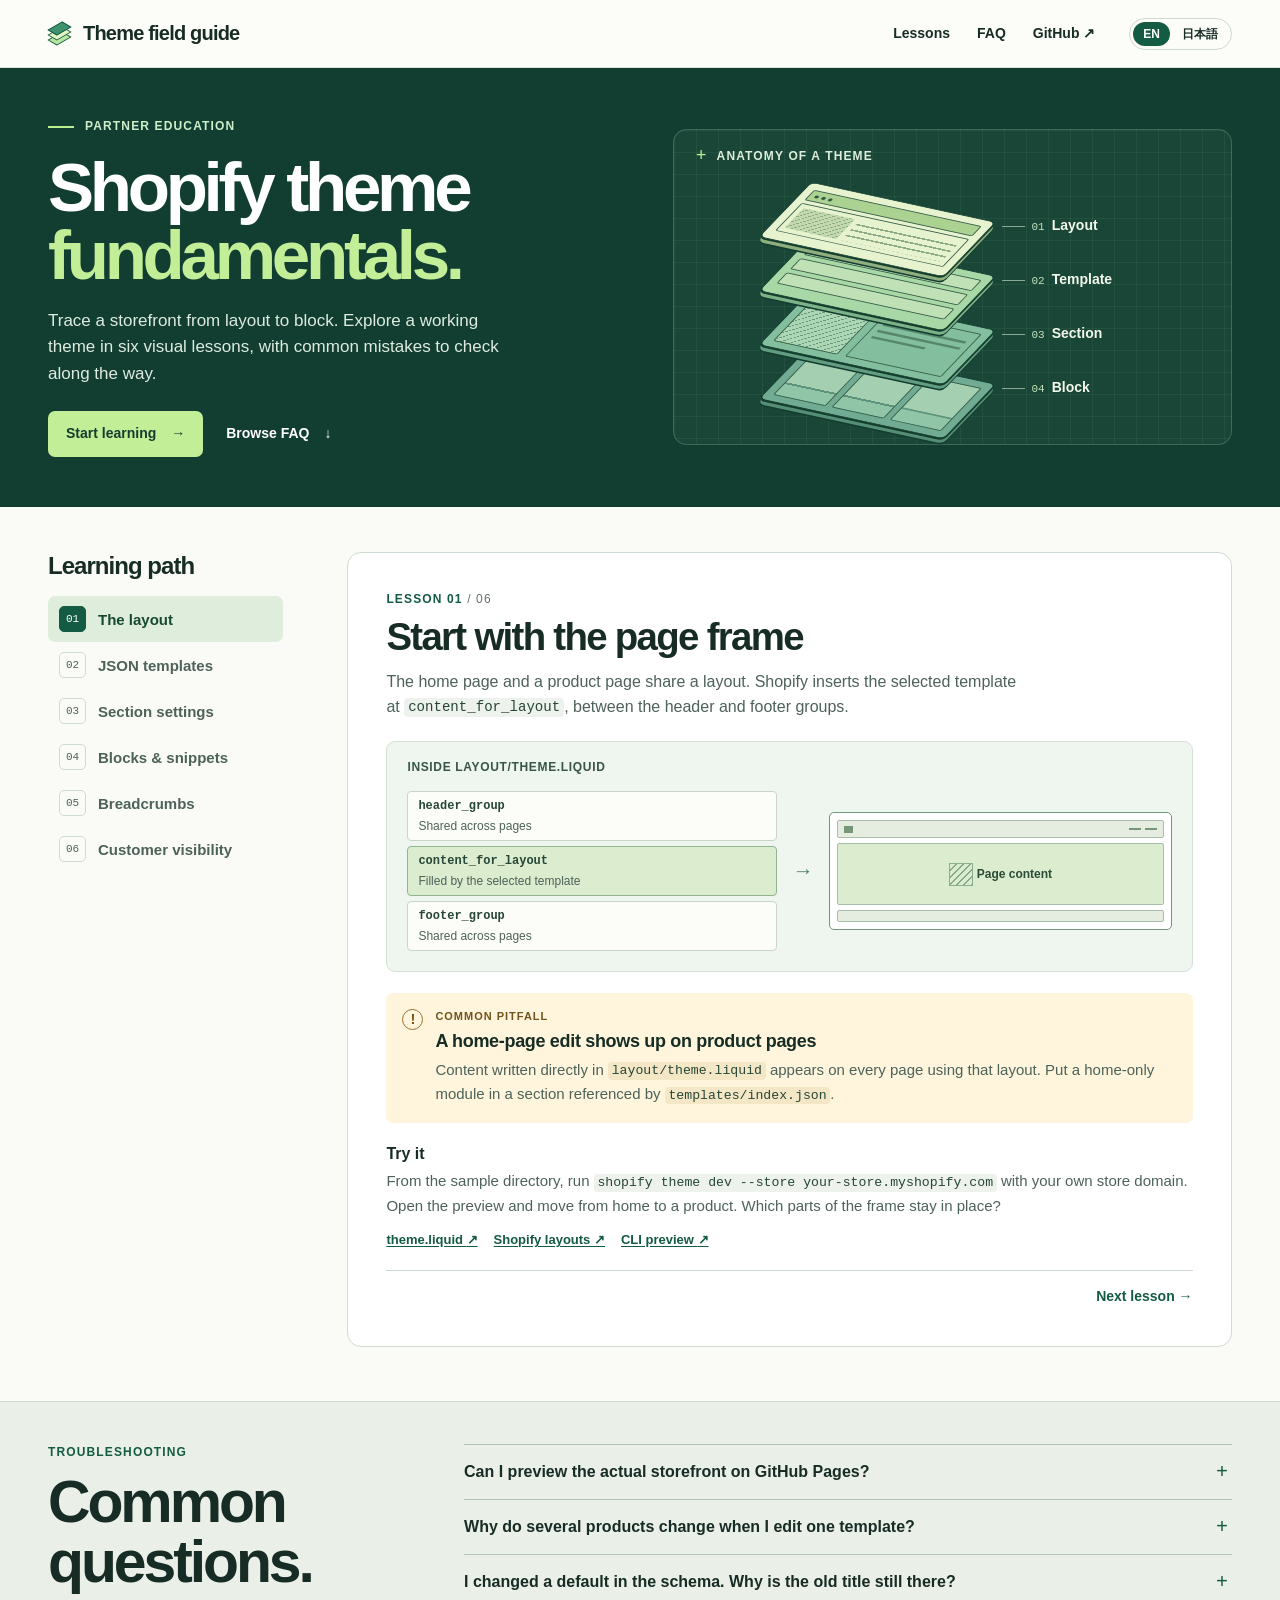
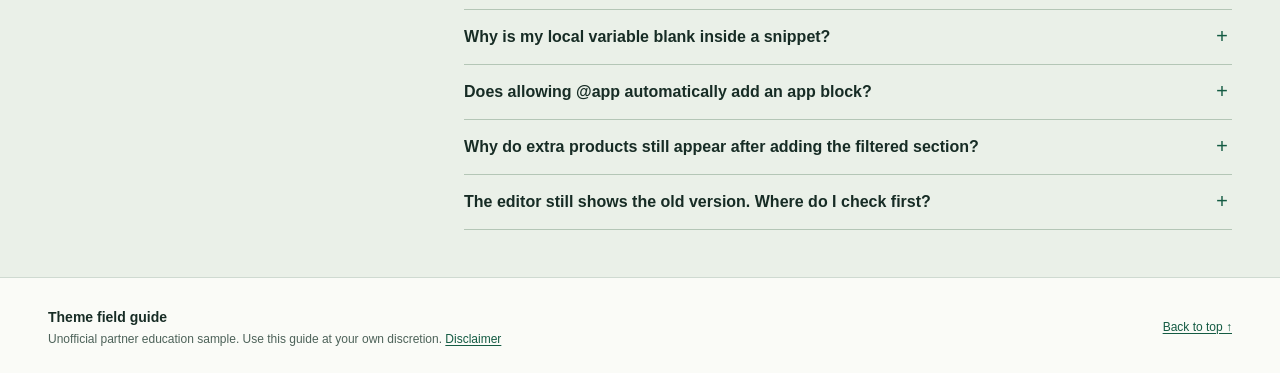
==== index.html @ 6a68da83 "Publish a bilingual visual field guide to Shopify themes" ====
<!doctype html>
<html lang="en">
  <head>
    <meta charset="utf-8" />
    <meta name="viewport" content="width=device-width, initial-scale=1" />
    <title>Shopify theme fundamentals | Theme field guide</title>
    <meta
      name="description"
      content="Learn how a Shopify theme fits together. Follow six lessons through a working sample, test your assumptions, and diagnose common mistakes."
    />
    <link rel="canonical" href="https://benzookapi.github.io/shopify-barebone-theme-sample/" />
    <link rel="alternate" hreflang="en" href="https://benzookapi.github.io/shopify-barebone-theme-sample/" />
    <link
      rel="alternate"
      hreflang="ja"
      href="https://benzookapi.github.io/shopify-barebone-theme-sample/ja/"
    />
    <link rel="icon" href="data:," />
    <link rel="stylesheet" href="./docs/theme-guide.css" />
    <script defer src="./docs/theme-guide.js"></script>
  </head>
  <body id="top">
    <a class="skip" href="#lessons">Skip to lessons</a>
    <header class="mast">
      <div class="wrap mast-inner">
        <a href="#top" class="brand"
          ><span class="brand-mark" aria-hidden="true"><i></i><i></i><i></i></span>Theme field guide</a
        >
        <nav class="top-nav" aria-label="Guide navigation">
          <a href="#lessons">Lessons</a><a href="#faq">FAQ</a>
          <a href="https://github.com/benzookapi/shopify-barebone-theme-sample"
            >GitHub <span aria-hidden="true">↗</span></a
          >
        </nav>
        <nav class="languages" aria-label="Language">
          <a href="./" lang="en" hreflang="en" aria-current="page">EN</a>
          <a href="ja/" lang="ja" hreflang="ja">日本語</a>
        </nav>
      </div>
    </header>
    <main>
      <section class="hero" aria-labelledby="hero-title">
        <div class="wrap hero-inner">
          <div class="hero-copy">
            <p class="eyebrow"><span class="eyeline"></span>Partner education</p>
            <h1 id="hero-title">Shopify theme<br /><em>fundamentals.</em></h1>
            <p class="intro">
              Trace a storefront from layout to block. Explore a working theme in six visual lessons, with
              common mistakes to check along the way.
            </p>
            <div class="hero-actions">
              <a class="start" href="#layout">Start learning <span aria-hidden="true">→</span></a
              ><a class="quiet" href="#faq">Browse FAQ <span aria-hidden="true">↓</span></a>
            </div>
          </div>
          <figure class="blueprint">
            <figcaption><span class="cross" aria-hidden="true">+</span> Anatomy of a theme</figcaption>
            <div class="model">
              <div class="drawing" aria-hidden="true">
                <div class="plate plate-1">
                  <i class="pane-top"><b></b><b></b><b></b></i><i class="pane-window"><b></b><b></b></i>
                </div>
                <div class="plate plate-2">
                  <i class="pane-strip"></i><i class="pane-strip"></i><i class="pane-strip"></i>
                </div>
                <div class="plate plate-3">
                  <i class="pane-feature"></i><i class="pane-copy"><b></b><b></b><b></b></i>
                </div>
                <div class="plate plate-4">
                  <i class="pane-card"></i><i class="pane-card"></i><i class="pane-card"></i>
                </div>
              </div>
              <ol class="figure-labels">
                <li>
                  <a href="#layout"><span>01</span>Layout</a>
                </li>
                <li>
                  <a href="#templates"><span>02</span>Template</a>
                </li>
                <li>
                  <a href="#sections"><span>03</span>Section</a>
                </li>
                <li>
                  <a href="#blocks"><span>04</span>Block</a>
                </li>
              </ol>
            </div>
          </figure>
        </div>
      </section>
      <div class="wrap workspace" id="lessons">
        <aside class="syllabus">
          <h2>Learning path</h2>
          <nav aria-label="Learning path">
            <ol>
              <li>
                <a href="#layout"><span class="step-no">01</span><span>The layout</span></a>
              </li>
              <li>
                <a href="#templates"><span class="step-no">02</span><span>JSON templates</span></a>
              </li>
              <li>
                <a href="#sections"><span class="step-no">03</span><span>Section settings</span></a>
              </li>
              <li>
                <a href="#blocks"><span class="step-no">04</span><span>Blocks & snippets</span></a>
              </li>
              <li>
                <a href="#breadcrumbs"><span class="step-no">05</span><span>Breadcrumbs</span></a>
              </li>
              <li>
                <a href="#visibility"><span class="step-no">06</span><span>Customer visibility</span></a>
              </li>
            </ol>
          </nav>
        </aside>
        <div class="reader">
          <article class="lesson" id="layout" aria-labelledby="title-layout">
            <header class="lesson-head">
              <p class="kicker">Lesson 01 <span>/ 06</span></p>
              <h2 id="title-layout" tabindex="-1">Start with the page frame</h2>
              <p>
                The home page and a product page share a layout. Shopify inserts the selected template at
                <code>content_for_layout</code>, between the header and footer groups.
              </p>
            </header>
            <figure class="diagram">
              <figcaption>Inside layout/theme.liquid</figcaption>
              <div class="layout-figure">
                <div class="file-stack">
                  <div><code>header_group</code><small>Shared across pages</small></div>
                  <div class="active">
                    <code>content_for_layout</code><small>Filled by the selected template</small>
                  </div>
                  <div><code>footer_group</code><small>Shared across pages</small></div>
                </div>
                <span class="diagram-arrow" aria-hidden="true">→</span>
                <div class="store-wire">
                  <span class="wire-header"><i></i><b></b><b></b></span
                  ><span class="wire-body"><i></i><b>Page content</b></span
                  ><span class="wire-footer"></span>
                </div>
              </div>
            </figure>
            <div class="pitfall">
              <span class="signal" aria-hidden="true">!</span>
              <div>
                <p class="note-label">Common pitfall</p>
                <h3>A home-page edit shows up on product pages</h3>
                <p>
                  Content written directly in <code>layout/theme.liquid</code> appears on every page using
                  that layout. Put a home-only module in a section referenced by
                  <code>templates/index.json</code>.
                </p>
              </div>
            </div>
            <div class="exercise">
              <h3>Try it</h3>
              <p>
                From the sample directory, run
                <code>shopify theme dev --store your-store.myshopify.com</code> with your own store domain.
                Open the preview and move from home to a product. Which parts of the frame stay in place?
              </p>
            </div>
            <ul class="source-links">
              <li>
                <a
                  href="https://github.com/benzookapi/shopify-barebone-theme-sample/blob/main/layout/theme.liquid"
                  >theme.liquid <span aria-hidden="true">↗</span></a
                >
              </li>
              <li>
                <a href="https://shopify.dev/docs/storefronts/themes/architecture/layouts"
                  >Shopify layouts <span aria-hidden="true">↗</span></a
                >
              </li>
              <li>
                <a href="https://shopify.dev/docs/api/shopify-cli/theme/theme-dev"
                  >CLI preview <span aria-hidden="true">↗</span></a
                >
              </li>
            </ul>
            <nav class="pager" aria-label="Navigation for lesson 1">
              <a class="next" href="#templates">Next lesson <span aria-hidden="true">→</span></a>
            </nav>
          </article>

          <article class="lesson" id="templates" aria-labelledby="title-templates">
            <header class="lesson-head">
              <p class="kicker">Lesson 02 <span>/ 06</span></p>
              <h2 id="title-templates" tabindex="-1">Read a JSON template in display order</h2>
              <p>
                In <code>templates/index.json</code>, each entry in <code>sections</code> has an instance ID
                and a <code>type</code> naming its section file. The <code>order</code> array tells Shopify
                which instance comes first.
              </p>
            </header>
            <figure class="diagram">
              <figcaption>Change the order on the home page</figcaption>
              <div class="order-example">
                <div class="demo-code">
                  <span>templates/index.json · order</span>
                  <pre>[<br>  <b data-order-id>"my_home"</b>,<br>  <b data-order-id>"theme_block_examples"</b><br>]</pre>
                </div>
                <span class="diagram-arrow" aria-hidden="true">→</span>
                <div class="order-output">
                  <small>Storefront preview</small>
                  <ol class="order-list">
                    <li>Home section</li>
                    <li>Theme block examples</li>
                  </ol>
                </div>
              </div>
              <button type="button" class="swap" hidden>
                <span aria-hidden="true">⇅</span> Swap sections
              </button>
              <span class="sr-only" role="status" data-order-status></span>
            </figure>
            <div class="pitfall">
              <span class="signal" aria-hidden="true">!</span>
              <div>
                <p class="note-label">Common pitfall</p>
                <h3>The section name looks right, but the reference fails</h3>
                <p>
                  The instance <code>my_home</code> has type <code>home_page</code>. Use
                  <code>my_home</code> in <code>order</code> and follow the type to
                  <code>sections/home_page.liquid</code>.
                </p>
              </div>
            </div>
            <div class="exercise">
              <h3>Try it</h3>
              <p>
                Predict which section will move to the top when the order is reversed. Check the preview, then
                find both instance IDs in the home template.
              </p>
            </div>
            <ul class="source-links">
              <li>
                <a
                  href="https://github.com/benzookapi/shopify-barebone-theme-sample/blob/main/templates/index.json"
                  >templates/index.json <span aria-hidden="true">↗</span></a
                >
              </li>
              <li>
                <a href="https://shopify.dev/docs/storefronts/themes/architecture/templates/json-templates"
                  >JSON template reference <span aria-hidden="true">↗</span></a
                >
              </li>
            </ul>
            <nav class="pager" aria-label="Navigation for lesson 2">
              <a href="#layout"><span aria-hidden="true">←</span> Previous</a
              ><a class="next" href="#sections">Next lesson <span aria-hidden="true">→</span></a>
            </nav>
          </article>

          <article class="lesson" id="sections" aria-labelledby="title-sections">
            <header class="lesson-head">
              <p class="kicker">Lesson 03 <span>/ 06</span></p>
              <h2 id="title-sections" tabindex="-1">Find a section in the theme editor</h2>
              <p>
                A section combines storefront markup and an editor schema. In
                <code>home_theme_blocks.liquid</code>, the schema offers a preset, allows the home template
                (<code>index</code>), and limits the section to one instance.
              </p>
            </header>
            <figure class="diagram">
              <figcaption>How the editor decides what you can add</figcaption>
              <div class="flow">
                <div><code>presets</code><span>Offers a starting configuration</span></div>
                <div><code>enabled_on</code><span>Allows the current template or group</span></div>
                <div><code>limit</code><span>Caps instances in that template or group</span></div>
              </div>
            </figure>
            <div class="pitfall">
              <span class="signal" aria-hidden="true">!</span>
              <div>
                <p class="note-label">Common pitfall</p>
                <h3>The file exists, but “Add section” doesn’t offer it</h3>
                <p>
                  Check the preset, the template or section group you are editing, and the instance limit.
                  This sample already places the theme block examples section on the home page.
                </p>
              </div>
            </div>
            <div class="exercise">
              <h3>Try it</h3>
              <p>
                In the theme editor, open the existing theme block examples section on the home page and
                change its title. Compare the result with <code>section.settings.title</code> in the section
                file.
              </p>
            </div>
            <ul class="source-links">
              <li>
                <a
                  href="https://github.com/benzookapi/shopify-barebone-theme-sample/blob/main/sections/home_theme_blocks.liquid"
                  >home_theme_blocks.liquid <span aria-hidden="true">↗</span></a
                >
              </li>
              <li>
                <a href="https://shopify.dev/docs/storefronts/themes/architecture/sections/section-schema"
                  >Section schema <span aria-hidden="true">↗</span></a
                >
              </li>
            </ul>
            <nav class="pager" aria-label="Navigation for lesson 3">
              <a href="#templates"><span aria-hidden="true">←</span> Previous</a
              ><a class="next" href="#blocks">Next lesson <span aria-hidden="true">→</span></a>
            </nav>
          </article>

          <article class="lesson" id="blocks" aria-labelledby="title-blocks">
            <header class="lesson-head">
              <p class="kicker">Lesson 04 <span>/ 06</span></p>
              <h2 id="title-blocks" tabindex="-1">Choose a block or a snippet</h2>
              <p>
                Start with the editing experience. The sample shows a local block inside
                <code>home_page.liquid</code> and a reusable link card inside
                <code>home_theme_blocks.liquid</code>. Both sections also call the same title snippet.
              </p>
            </header>
            <figure class="diagram">
              <figcaption>Choose the component by who controls it</figcaption>
              <dl class="compare">
                <div>
                  <dt>Section block</dt>
                  <dd>
                    <code>my_type_3</code><span>The home section defines and renders its own URL block.</span>
                  </dd>
                </div>
                <div>
                  <dt>Theme block</dt>
                  <dd>
                    <code>blocks/link_card.liquid</code
                    ><span>A merchant can add the card to sections that accept it.</span>
                  </dd>
                </div>
                <div>
                  <dt>Snippet</dt>
                  <dd>
                    <code>snippets/section_title.liquid</code
                    ><span>Theme code calls this partial with the render tag.</span>
                  </dd>
                </div>
              </dl>
            </figure>
            <div class="pitfall">
              <span class="signal" aria-hidden="true">!</span>
              <div>
                <p class="note-label">Common pitfall</p>
                <h3>The card exists in blocks/, but never appears</h3>
                <p>
                  For the link card in this sample, the parent accepts <code>@theme</code> and renders
                  children with <code>content_for 'blocks'</code>. The template also needs a card instance,
                  which a merchant can add from the card’s preset.
                </p>
              </div>
            </div>
            <div class="exercise">
              <h3>Try it</h3>
              <p>
                On the home page, edit the label of one link card. The other card keeps its own label. Find
                both instances of <code>link_card</code> in <code>index.json</code>.
              </p>
            </div>
            <ul class="source-links">
              <li>
                <a
                  href="https://github.com/benzookapi/shopify-barebone-theme-sample/blob/main/blocks/link_card.liquid"
                  >link_card.liquid <span aria-hidden="true">↗</span></a
                >
              </li>
              <li>
                <a
                  href="https://github.com/benzookapi/shopify-barebone-theme-sample/blob/main/snippets/section_title.liquid"
                  >section_title.liquid <span aria-hidden="true">↗</span></a
                >
              </li>
              <li>
                <a href="https://shopify.dev/docs/storefronts/themes/architecture/blocks"
                  >Block types <span aria-hidden="true">↗</span></a
                >
              </li>
            </ul>
            <nav class="pager" aria-label="Navigation for lesson 4">
              <a href="#sections"><span aria-hidden="true">←</span> Previous</a
              ><a class="next" href="#breadcrumbs">Next lesson <span aria-hidden="true">→</span></a>
            </nav>
          </article>

          <article class="lesson" id="breadcrumbs" aria-labelledby="title-breadcrumbs">
            <header class="lesson-head">
              <p class="kicker">Lesson 05 <span>/ 06</span></p>
              <h2 id="title-breadcrumbs" tabindex="-1">Trace a breadcrumb back to its data</h2>
              <p>
                A product can belong to several collections. Add the Breadcrumbs section to the header group.
                On product pages the sample tries each source in order until it finds a usable trail.
              </p>
            </header>
            <figure class="diagram">
              <figcaption>How this sample finds a product’s ancestors</figcaption>
              <ol class="trail">
                <li><b>Taxonomy</b><span>Match category IDs to collection handles.</span></li>
                <li><b>Metafield</b><span>Read the collection handles in the product metafield.</span></li>
                <li><b>Navigation menu</b><span>Find the page in the configured menu.</span></li>
              </ol>
            </figure>
            <div class="pitfall">
              <span class="signal" aria-hidden="true">!</span>
              <div>
                <p class="note-label">Common pitfall</p>
                <h3>A product has a category, but the trail is shallow</h3>
                <p>
                  The taxonomy path needs at least one collection handle matching a category ID. With no
                  match, the snippet tries <code>custom.breadcrumb_collections</code>, then the menu. If
                  neither supplies ancestors, the trail ends at Home › page title.
                </p>
              </div>
            </div>
            <div class="exercise">
              <h3>Try it</h3>
              <p>
                Choose a product with a category. Compare the category ID with its collection handle, then
                check which source supplied the first clickable ancestor. On the home page this section
                intentionally renders nothing.
              </p>
            </div>
            <ul class="source-links">
              <li>
                <a
                  href="https://github.com/benzookapi/shopify-barebone-theme-sample/blob/main/docs/breadcrumbs.md"
                  >Breadcrumb setup guide <span aria-hidden="true">↗</span></a
                >
              </li>
              <li>
                <a
                  href="https://github.com/benzookapi/shopify-barebone-theme-sample/blob/main/snippets/breadcrumbs.liquid"
                  >breadcrumbs.liquid <span aria-hidden="true">↗</span></a
                >
              </li>
            </ul>
            <nav class="pager" aria-label="Navigation for lesson 5">
              <a href="#blocks"><span aria-hidden="true">←</span> Previous</a
              ><a class="next" href="#visibility">Next lesson <span aria-hidden="true">→</span></a>
            </nav>
          </article>

          <article class="lesson" id="visibility" aria-labelledby="title-visibility">
            <header class="lesson-head">
              <p class="kicker">Lesson 06 <span>/ 06</span></p>
              <h2 id="title-visibility" tabindex="-1">Check where a visibility rule applies</h2>
              <p>
                The optional filtered collection and search sections compare the customer’s
                <code>custom.access_code</code> with each product’s <code>custom.access_codes</code> list
                before rendering a card.
              </p>
            </header>
            <figure class="diagram">
              <figcaption>One customer code, three listing outcomes</figcaption>
              <dl class="compare">
                <div>
                  <dt>Signed out</dt>
                  <dd>The section shows a sign-in link.</dd>
                </div>
                <div>
                  <dt>No customer code</dt>
                  <dd>The section shows a no-access message.</dd>
                </div>
                <div>
                  <dt>Customer code is group-a</dt>
                  <dd>Show a product card when its list of access codes contains <code>group-a</code>.</dd>
                </div>
              </dl>
            </figure>
            <div class="pitfall">
              <span class="signal" aria-hidden="true">!</span>
              <div>
                <p class="note-label">Common pitfall</p>
                <h3>A hidden card is mistaken for a purchase restriction</h3>
                <p>
                  The filter runs in those two listing sections. A direct product page has its own rendering
                  logic. A purchase restriction needs separate enforcement at cart and checkout, outside this
                  theme sample.
                </p>
              </div>
            </div>
            <div class="exercise">
              <h3>Try it</h3>
              <p>
                In a development theme, replace the default collection listing with the filtered section.
                Compare a signed-out visit with a customer whose code matches a product, then check the same
                product’s own page.
              </p>
            </div>
            <ul class="source-links">
              <li>
                <a
                  href="https://github.com/benzookapi/shopify-barebone-theme-sample/blob/main/docs/customer-filtered-storefront.md"
                  >Customer filtering guide <span aria-hidden="true">↗</span></a
                >
              </li>
              <li>
                <a href="https://shopify.dev/docs/api/functions/latest/cart-and-checkout-validation"
                  >Checkout validation <span aria-hidden="true">↗</span></a
                >
              </li>
            </ul>
            <nav class="pager" aria-label="Navigation for lesson 6">
              <a href="#breadcrumbs"><span aria-hidden="true">←</span> Previous</a
              ><a class="next" href="#faq">Continue to FAQ <span aria-hidden="true">→</span></a>
            </nav>
          </article>
        </div>
      </div>
      <section class="faq-band" id="faq" aria-labelledby="faq-title">
        <div class="wrap faq-grid">
          <header>
            <p class="kicker">Troubleshooting</p>
            <h2 id="faq-title">Common <br />questions.</h2>
          </header>
          <div class="questions">
            <details id="faq-preview">
              <summary>Can I preview the actual storefront on GitHub Pages?</summary>
              <div>
                <p>
                  Pages serves this guide and its diagrams. To render Liquid with store data, run
                  <code>shopify theme dev</code> from the sample directory and open the CLI preview URL. For
                  an installed theme you can revisit later, use <code>shopify theme push --unpublished</code>.
                </p>
                <a
                  href="https://github.com/benzookapi/shopify-barebone-theme-sample/blob/main/README.md#how-to-run"
                  >Preview setup <span aria-hidden="true">↗</span></a
                >
              </div>
            </details>
            <details id="faq-template">
              <summary>Why do several products change when I edit one template?</summary>
              <div>
                <p>
                  Products assigned to the same template share its section configuration. For a different
                  structure, create an alternate such as <code>product.featured.json</code> and assign it to
                  the intended product. For a different value in the same structure, connect a compatible
                  setting to a product metafield using a dynamic source.
                </p>
                <a href="https://shopify.dev/docs/storefronts/themes/architecture/settings/dynamic-sources"
                  >Dynamic sources <span aria-hidden="true">↗</span></a
                >
              </div>
            </details>
            <details id="faq-settings">
              <summary>I changed a default in the schema. Why is the old title still there?</summary>
              <div>
                <p>
                  An existing section can have a saved value. For example, the home template already sets the
                  title for <code>theme_block_examples</code>. Inspect that instance in the theme editor and
                  change its saved title.
                </p>
                <a
                  href="https://github.com/benzookapi/shopify-barebone-theme-sample/blob/main/templates/index.json"
                  >Home template <span aria-hidden="true">↗</span></a
                >
              </div>
            </details>
            <details id="faq-snippet">
              <summary>Why is my local variable blank inside a snippet?</summary>
              <div>
                <p>
                  The <code>render</code> tag gives the snippet its own local scope. Pass a variable as a
                  named argument. The breadcrumb section does this with
                  <code>menu_handle: section.settings.menu_handle</code>.
                </p>
                <a
                  href="https://github.com/benzookapi/shopify-barebone-theme-sample/blob/main/sections/breadcrumbs.liquid"
                  >See the render call <span aria-hidden="true">↗</span></a
                >
              </div>
            </details>
            <details id="faq-app-block">
              <summary>Does allowing @app automatically add an app block?</summary>
              <div>
                <p>
                  The schema makes a section eligible to host app blocks. A compatible installed app must
                  supply the block, and the merchant adds it in the theme editor. The home theme block section
                  renders its children at <code>content_for 'blocks'</code>.
                </p>
                <a href="https://shopify.dev/docs/storefronts/themes/architecture/blocks/app-blocks"
                  >App blocks <span aria-hidden="true">↗</span></a
                >
              </div>
            </details>
            <details id="faq-listing">
              <summary>Why do extra products still appear after adding the filtered section?</summary>
              <div>
                <p>
                  The default collection and search templates already contain standard listing sections. If
                  both a standard and a filtered section are present, each renders its own results. Inspect
                  the template in the theme editor and remove or hide the standard listing for this exercise.
                </p>
                <a
                  href="https://github.com/benzookapi/shopify-barebone-theme-sample/blob/main/docs/customer-filtered-storefront.md"
                  >Filtered storefront setup <span aria-hidden="true">↗</span></a
                >
              </div>
            </details>
            <details id="faq-sync">
              <summary>The editor still shows the old version. Where do I check first?</summary>
              <div>
                <p>
                  Check the store and theme in the CLI output and open the editor URL for that development
                  theme. Look for sync or schema errors. If the correct preview remains stale after a
                  successful sync, restart <code>shopify theme dev</code> and use the URL it prints.
                </p>
                <a
                  href="https://github.com/benzookapi/shopify-barebone-theme-sample/blob/main/README.md#trouble-shooting"
                  >Troubleshooting in the README <span aria-hidden="true">↗</span></a
                >
              </div>
            </details>
          </div>
        </div>
      </section>
    </main>
    <footer class="wrap site-footer">
      <div>
        <strong>Theme field guide</strong>
        <p>
          Unofficial partner education sample. Use this guide at your own discretion.
          <a href="https://github.com/benzookapi/shopify-barebone-theme-sample/blob/main/README.md#disclaimer"
            >Disclaimer</a
          >
        </p>
      </div>
      <a href="#top">Back to top ↑</a>
    </footer>
  </body>
</html>
---- docs/theme-guide.css ----
:root {
  color-scheme: light;
  --ink: #172c25;
  --muted: #4d6259;
  --green: #145b43;
  --line: #cfdad1;
  --soft: #eff5ef;
  --cream: #fafbf7;
  --mono: ui-monospace, "SFMono-Regular", Consolas, monospace;
  font-family: "Inter Tight", Inter, -apple-system, BlinkMacSystemFont, "Segoe UI", sans-serif;
  color: var(--ink);
  background: var(--cream);
}
html[lang="ja"], .languages a[lang="ja"] { font-family: "Noto Sans JP", "Hiragino Kaku Gothic ProN", "Yu Gothic", sans-serif; }
* { box-sizing: border-box; }
body, figure, ol, ul, dl, dd, p, h1, h2, h3, pre { margin: 0; }
body { font-size: 16px; line-height: 1.55; }
a { color: var(--green); text-underline-offset: .19em; }
a:hover { text-decoration-thickness: 2px; }
a:focus-visible, summary:focus-visible, button:focus-visible {
  outline: 3px solid #2b77b1;
  outline-offset: 4px;
}
button { font: inherit; cursor: pointer; }
[hidden] { display: none !important; }
.wrap { width: min(1184px, calc(100% - 80px)); margin-inline: auto; }
.skip, .sr-only {
  position: absolute; width: 1px; height: 1px; padding: 0;
  overflow: hidden; clip-path: inset(50%); white-space: nowrap;
}
.skip:focus { top: 8px; left: 12px; z-index: 9; width: auto; height: auto; padding: .6em 1em; background: white; clip-path: none; }
.mast { background: #fcfdf9; border-bottom: 1px solid #e0e6de; }
.mast-inner, .brand, .top-nav, .languages, .hero-actions { display: flex; align-items: center; }
.mast-inner { min-height: 67px; gap: 34px; }
.brand, .top-nav a, .languages a { color: var(--ink); text-decoration: none; }
.brand { gap: 12px; font-size: 20px; font-weight: 750; letter-spacing: -.04em; white-space: nowrap; }
.brand-mark { display: inline-block; width: 23px; height: 27px; position: relative; }
.brand-mark i { position: absolute; left: 3px; width: 17px; height: 13px; transform: rotate(-30deg) skewX(30deg) scaleY(.72); border: 1.5px solid #14533c; background: #b5e7a2; }
.brand-mark i:nth-child(1) { top: 12px; }
.brand-mark i:nth-child(2) { top: 7px; background: #e2f7c6; }
.brand-mark i:nth-child(3) { top: 2px; background: #3f926d; }
.top-nav { gap: 27px; margin-left: auto; font-size: 14px; font-weight: 600; }
.top-nav a:hover, .brand:hover { color: var(--green); text-decoration: underline; }
.languages { gap: 2px; padding: 3px; border: 1px solid var(--line); border-radius: 24px; line-height: 1.5; }
.languages a { padding: 3px 10px; font-size: 12px; font-weight: 700; border-radius: 18px; }
.languages a[aria-current], .languages a:hover { color: white; background: var(--green); }
.hero { background: #123e32; color: white; overflow: hidden; }
.hero-inner { display: grid; grid-template-columns: 1fr .97fr; align-items: center; gap: 48px; padding-block: 50px; }
.eyebrow, .kicker, .note-label, .diagram figcaption, .blueprint figcaption {
  font-size: 12px; font-weight: 720; line-height: 1.45; letter-spacing: .095em; text-transform: uppercase;
}
.eyebrow { display: flex; align-items: center; gap: 11px; color: #cfefcb; margin-bottom: 19px; }
.eyeline { width: 26px; height: 2px; background: #bbef8e; }
.hero h1 { font-size: clamp(47px, 5.4vw, 78px); letter-spacing: -.062em; line-height: .98; font-weight: 720; }
.hero h1 em { font-style: normal; color: #c2ee98; }
html[lang="ja"] .hero h1 { font-size: clamp(41px, 4.6vw, 66px); line-height: 1.18; letter-spacing: -.045em; }
.intro { max-width: 49ch; margin-top: 18px; color: #deebe0; font-size: 17px; line-height: 1.55; }
html[lang="ja"] .intro { line-height: 1.8; }
.hero-actions { flex-wrap: wrap; gap: 23px; margin-top: 24px; font-size: 14px; font-weight: 700; }
.start, .quiet { display: inline-flex; align-items: center; gap: 15px; text-decoration: none; }
.start { background: #c2ee98; color: #153d2e; padding: 12px 18px; border-radius: 7px; }
.start:hover { background: #d9ffb5; }
.quiet { color: white; }
.quiet:hover { text-decoration: underline; }
.hero a:focus-visible { outline-color: #d4f6ab; }
.blueprint {
  background-color: #194637;
  background-image: linear-gradient(#b8dfb410 1px, transparent 1px), linear-gradient(90deg, #b8dfb410 1px, transparent 1px);
  background-size: 22px 22px;
  border: 1px solid #ffffff2c; border-radius: 14px; padding: 17px 22px 14px;
}
.blueprint figcaption { display: flex; align-items: center; gap: 9px; color: #deeedb; }
.cross { font: 18px/1 var(--mono); color: #bbef8e; }
.model { position: relative; max-width: 440px; height: 265px; margin: auto; }
.drawing { position: absolute; width: 63%; height: 100%; top: 0; left: 0; }
.plate {
  position: absolute; left: 18%; width: 69%; height: 81px; padding: 8px; border: 1.5px solid #103c2d;
  transform: matrix(.97, .21, -.65, .68, 0, 0); border-radius: 6px;
  box-shadow: 1px 2px 0 #143d2d, 2px 4px 0 var(--edge), 3px 6px 0 var(--edge), 4px 8px 0 #123d2f;
}
.plate-1 { --edge: #8faf7e; z-index: 4; top: 24px; background: #e7f3cf; }
.plate-2 { --edge: #7cb287; z-index: 3; top: 78px; background: #a8d8a6; }
.plate-3 { --edge: #619d81; z-index: 2; top: 132px; background: #83bf9e; display: flex; gap: 8px; }
.plate-4 { --edge: #548e76; z-index: 1; top: 186px; background: #71ab93; display: flex; gap: 6px; }
.pane-top, .pane-window, .pane-strip, .pane-feature, .pane-copy, .pane-card { border: 1.5px solid #365e49; border-radius: 2px; }
.pane-top { display: flex; align-items: center; gap: 3px; padding-left: 5px; height: 15px; background: #acd292; }
.pane-top b { width: 4px; height: 4px; border-radius: 50%; background: #315944; }
.pane-window { display: flex; padding: 5px; gap: 5px; height: 41px; margin-top: 4px; }
.pane-window b:first-child { width: 33%; background: repeating-linear-gradient(135deg,#c4d8ae 0 4px,#8bad87 4px 5px); }
.pane-window b:last-child { flex: 1; background: repeating-linear-gradient(0deg,transparent 0 6px,#8eac87 6px 8px); }
.pane-strip { display: block; height: 16px; margin-bottom: 5px; background: #c0e1b6; }
.pane-feature { width: 38%; background: repeating-linear-gradient(135deg,#add6b5 0 5px,#689a80 5px 6px); }
.pane-copy { flex: 1; padding: 6px; }
.pane-copy b { display: block; height: 3px; margin-top: 6px; background: #56866c; }
.pane-copy b:last-child { width: 65%; }
.pane-card { flex: 1; background: linear-gradient(0deg,#91c5a8 0 25%,#5d927c 25% 29%,#a4cfb1 29%); }
.figure-labels { list-style: none; position: absolute; left: 68%; top: 34px; right: 0; padding: 0; }
.figure-labels li { height: 54px; display: flex; align-items: center; position: relative; }
.figure-labels li::before { content: ''; width: 23px; border-top: 1px solid #8ba996; position: absolute; left: -30px; }
.figure-labels a { color: #f2f9ec; text-decoration: none; font-size: 14px; font-weight: 650; white-space: nowrap; }
.figure-labels a:hover { text-decoration: underline; }
.figure-labels a span { font: 11px var(--mono); color: #c4e1bc; margin-right: 7px; }
.workspace { padding-block: 45px 54px; display: grid; grid-template-columns: 235px minmax(0,1fr); gap: clamp(28px,5vw,76px); align-items: start; }
#lessons, .lesson, #faq, details[id] { scroll-margin-top: 18px; }
.syllabus { position: sticky; top: 22px; }
.syllabus h2 { font-size: 24px; line-height: 1.2; letter-spacing: -.04em; margin: 0 0 16px; }
.syllabus ol { list-style: none; padding: 0; }
.syllabus a { display: flex; align-items: center; gap: 12px; padding: 10px 11px; border-radius: 7px; text-decoration: none; color: var(--muted); font-size: 15px; font-weight: 600; }
.step-no { display: inline-grid; place-items: center; width: 27px; height: 26px; border: 1px solid var(--line); border-radius: 5px; font: 11px var(--mono); }
.syllabus a:hover { background: #eaf0e8; color: var(--ink); }
.syllabus a[aria-current] { background: #dfeddc; color: #174931; }
.syllabus a[aria-current] .step-no { color: white; border-color: var(--green); background: var(--green); }
.reader { min-width: 0; }
.lesson { background: white; padding: clamp(20px, 3vw, 39px); border: 1px solid var(--line); border-radius: 14px; }
.lesson + .lesson { margin-top: 24px; }
.reader[data-enhanced] .lesson { margin: 0; }
.kicker { color: var(--green); }
.kicker span { font-weight: 500; color: #617269; }
.lesson h2 { font-size: clamp(28px,3vw,41px); margin: 7px 0 10px; letter-spacing: -.044em; line-height: 1.16; }
.lesson h2:focus:not(:focus-visible) { outline: none; }
.lesson-head > p:last-child, .pitfall p:last-child, .exercise p, .questions p { color: var(--muted); }
.lesson-head > p:last-child { max-width: 72ch; }
html[lang="ja"] .lesson, html[lang="ja"] .questions { line-height: 1.85; }
html[lang="ja"] .lesson h2 { line-height: 1.45; letter-spacing: -.025em; }
code { font-family: var(--mono); background: #eef2ed; color: #264637; padding: .1em .28em; border-radius: 4px; font-size: .88em; overflow-wrap: anywhere; }
.diagram { background: var(--soft); border: 1px solid #d6e1d5; border-radius: 9px; padding: 17px 20px 20px; margin: 21px 0; }
.diagram figcaption { color: #385547; margin-bottom: 15px; letter-spacing: .055em; }
.layout-figure, .order-example { display: grid; grid-template-columns: minmax(0,1.08fr) 24px minmax(0,1fr); gap: 14px; align-items: center; }
.file-stack { display: grid; gap: 5px; }
.file-stack > div { display: grid; gap: 1px; background: #fcfdf9; border: 1px solid #c8d6c9; border-radius: 4px; padding: 5px 10px; }
.file-stack > div.active { background: #dceccf; border-color: #91b68e; }
.file-stack code, .flow code, .compare code { background: transparent; padding: 0; }
.file-stack code { font-size: 12px; font-weight: 650; }
.file-stack small, .order-output small { color: var(--muted); font-size: 12px; }
.diagram-arrow { text-align: center; color: #548268; font-size: 21px; }
.store-wire { padding: 7px; background: #fff; border: 1.5px solid #719780; border-radius: 5px; }
.wire-header, .wire-body, .wire-footer { display: flex; align-items: center; gap: 4px; border: 1px solid #a8beaa; border-radius: 2px; }
.wire-header { height: 18px; background: #e4eddf; padding: 4px 6px; }
.wire-header i { width: 9px; height: 7px; background: #789778; margin-right: auto; }
.wire-header b { width: 12px; height: 2px; background: #789778; }
.wire-body { margin: 5px 0; padding: 8px; min-height: 62px; color: #294c35; background: #dceccf; justify-content: center; flex-wrap: wrap; }
.wire-body i { width: 24px; height: 23px; background: repeating-linear-gradient(135deg,transparent 0 4px,#86a988 4px 5px); border: 1px solid #8daf91; }
.wire-body b { font-size: 12px; }
.wire-footer { background: #e4eddf; height: 12px; }
.order-example { grid-template-columns: minmax(0,1.15fr) 24px minmax(0,1fr); }
.demo-code { background: #254638; border: 1px solid #2a503e; border-radius: 5px; color: #eff7ee; padding: 10px 12px; }
.demo-code span, .demo-code pre { font: 12px/1.5 var(--mono); overflow-wrap: anywhere; white-space: pre-wrap; }
.demo-code span { color: #c6dbcc; }
.demo-code pre { margin-top: 5px; }
.demo-code b { color: #d0ecb5; font-weight: 500; }
.order-list { list-style: decimal inside; padding: 0; margin-top: 6px; }
.order-list li { background: white; border: 1px solid #b8ccba; border-radius: 4px; margin-top: 4px; padding: 5px 8px; font-size: 13px; }
.swap { padding: 6px 12px; background: white; border: 1px solid #8cac97; border-radius: 5px; color: var(--green); font-size: 13px; font-weight: 650; margin-top: 14px; }
.swap:hover { background: #dcecd7; }
.flow, .trail { display: grid; grid-template-columns: repeat(3,minmax(0,1fr)); gap: 13px; }
.flow > div, .trail li { background: #fcfdf9; border: 1px solid #c3d4c4; border-radius: 5px; padding: 10px 12px; }
.flow code, .trail b { display: block; font-weight: 700; font-size: 14px; }
.flow span, .trail span, .compare span { display: block; font-size: 13px; color: var(--muted); margin-top: 3px; }
.trail { list-style: none; padding: 0; counter-reset: source; }
.trail li { counter-increment: source; }
.trail li::before { content: counter(source, decimal-leading-zero); color: var(--green); font: 11px var(--mono); }
.compare > div { display: grid; grid-template-columns: minmax(110px,.7fr) minmax(0,1.4fr); padding: 9px 0; gap: 12px; border-bottom: 1px solid #cbd8cb; font-size: 14px; }
.compare > div:first-child { padding-top: 0; }
.compare > div:last-child { border: 0; padding-bottom: 0; }
.compare dt { font-weight: 700; }
.pitfall { display: flex; gap: 12px; background: #fff5dc; padding: 16px; border-radius: 7px; }
.signal { flex: none; display: grid; place-items: center; width: 21px; height: 21px; color: #77490a; font: bold 14px/1 var(--mono); border: 1.5px solid #977030; border-radius: 50%; }
.note-label { color: #72531b; font-size: 11px; letter-spacing: .09em; }
.pitfall h3 { margin: 4px 0; font-size: 18px; line-height: 1.35; letter-spacing: -.018em; }
.pitfall p:last-child, .exercise p { font-size: 15px; }
.pitfall code { background: #f4e7c6; }
.exercise { margin-block: 19px 13px; }
.exercise h3 { font-size: 16px; margin-bottom: 3px; }
.source-links { display: flex; gap: 5px 16px; flex-wrap: wrap; padding: 0; list-style: none; font-size: 13px; }
.source-links a { overflow-wrap: anywhere; font-weight: 600; }
.pager { margin-top: 20px; padding-top: 15px; border-top: 1px solid var(--line); display: flex; justify-content: space-between; align-items: center; }
.pager a { font-size: 14px; font-weight: 650; text-decoration: none; }
.pager a:hover { text-decoration: underline; }
.pager .next { margin-left: auto; }
.faq-band { background: #eaf0e8; border-block: 1px solid var(--line); }
.faq-grid { padding-block: 42px 47px; display: grid; gap: 6%; grid-template-columns: minmax(0,.62fr) minmax(0,1.38fr); }
.faq-grid header h2 { font-size: clamp(38px,4.6vw,61px); line-height: 1.03; letter-spacing: -.052em; margin-top: 10px; }
html[lang="ja"] .faq-grid header h2 { line-height: 1.2; }
.questions { border-top: 1px solid #b4c6b6; }
.questions details { border-bottom: 1px solid #b4c6b6; }
.questions summary { font-weight: 650; padding: 15px 32px 15px 0; list-style: none; cursor: pointer; position: relative; line-height: 1.5; }
.questions summary::-webkit-details-marker { display: none; }
.questions summary::after { position: absolute; right: 4px; top: 15px; content: "+"; color: var(--green); font: 20px/1.3 var(--mono); }
.questions details[open] summary::after { content: "−"; }
.questions details > div { padding: 0 24px 17px 0; font-size: 15px; }
.questions details a { display: inline-block; margin-top: 8px; font-size: 13px; font-weight: 650; }
.site-footer { display: flex; gap: 20px; align-items: center; justify-content: space-between; padding-block: 27px; color: var(--muted); }
.site-footer strong { font-size: 14px; color: var(--ink); }
.site-footer p, .site-footer > a { font-size: 12px; }
.site-footer > a { flex-shrink: 0; }
@media (max-width: 960px) {
  .wrap { width: calc(100% - 48px); }
  .hero-inner { gap: 25px; }
  .blueprint { padding-inline: 13px; }
  .figure-labels { left: 65%; }
  .figure-labels li::before { width: 11px; left: -16px; }
  .workspace { grid-template-columns: 200px minmax(0,1fr); gap: 23px; }
}
@media (max-width: 740px) {
  .mast-inner { gap: 14px; flex-wrap: wrap; padding-block: 12px; }
  .brand { font-size: 18px; }
  .top-nav { gap: 16px; font-size: 13px; }
  .hero-inner { grid-template-columns: 1fr; padding-block: 31px; gap: 25px; }
  .blueprint { width: 100%; }
  .model { max-width: 390px; }
  .workspace, .faq-grid { grid-template-columns: 1fr; gap: 22px; padding-block: 30px; }
  .syllabus { position: static; }
  .syllabus ol { display: grid; grid-template-columns: repeat(2,minmax(0,1fr)); gap: 3px 6px; }
  .syllabus a { padding: 6px 7px; gap: 7px; font-size: 13px; }
  .syllabus h2 { font-size: 22px; margin-bottom: 10px; }
  .faq-grid header h2 br { display: none; }
}
@media (max-width: 510px) {
  .wrap { width: calc(100% - 32px); }
  .mast-inner { justify-content: space-between; gap: 8px; }
  .top-nav { width: 100%; order: 3; margin: 0; gap: 19px; }
  .eyebrow { margin-bottom: 14px; }
  .hero h1 { font-size: clamp(44px, 12.6vw, 56px); }
  .intro { font-size: 15px; }
  .hero-actions { margin-top: 18px; }
  .model { height: 215px; max-width: 335px; }
  .drawing { width: 62%; }
  .plate { height: 65px; padding: 5px; }
  .plate-1 { top: 18px; } .plate-2 { top: 61px; } .plate-3 { top: 104px; } .plate-4 { top: 147px; }
  .pane-top { height: 10px; } .pane-window { height: 36px; } .pane-strip { height: 12px; }
  .figure-labels { top: 25px; left: 65%; }
  .figure-labels li { height: 43px; }
  .figure-labels a { font-size: 12px; }
  .figure-labels a span { font-size: 10px; margin-right: 4px; }
  .lesson { padding: 17px; }
  .diagram { padding: 13px; }
  .layout-figure, .order-example { grid-template-columns: 1fr; gap: 8px; }
  .diagram-arrow { line-height: 1; transform: rotate(90deg); }
  .flow, .trail { grid-template-columns: 1fr; gap: 5px; }
  .trail li::before { float: left; margin: 5px 10px 0 0; }
  .compare > div { grid-template-columns: 1fr; gap: 3px; }
  .site-footer { align-items: flex-start; }
}
@media print {
  .hero, .mast, .syllabus, .pager, .hero-actions, .swap, .site-footer > a { display: none !important; }
  .workspace, .faq-grid { display: block; }
  .wrap { width: 100%; }
  .reader .lesson[hidden] { display: block !important; }
  .lesson { break-inside: avoid; margin-bottom: 1em !important; }
}
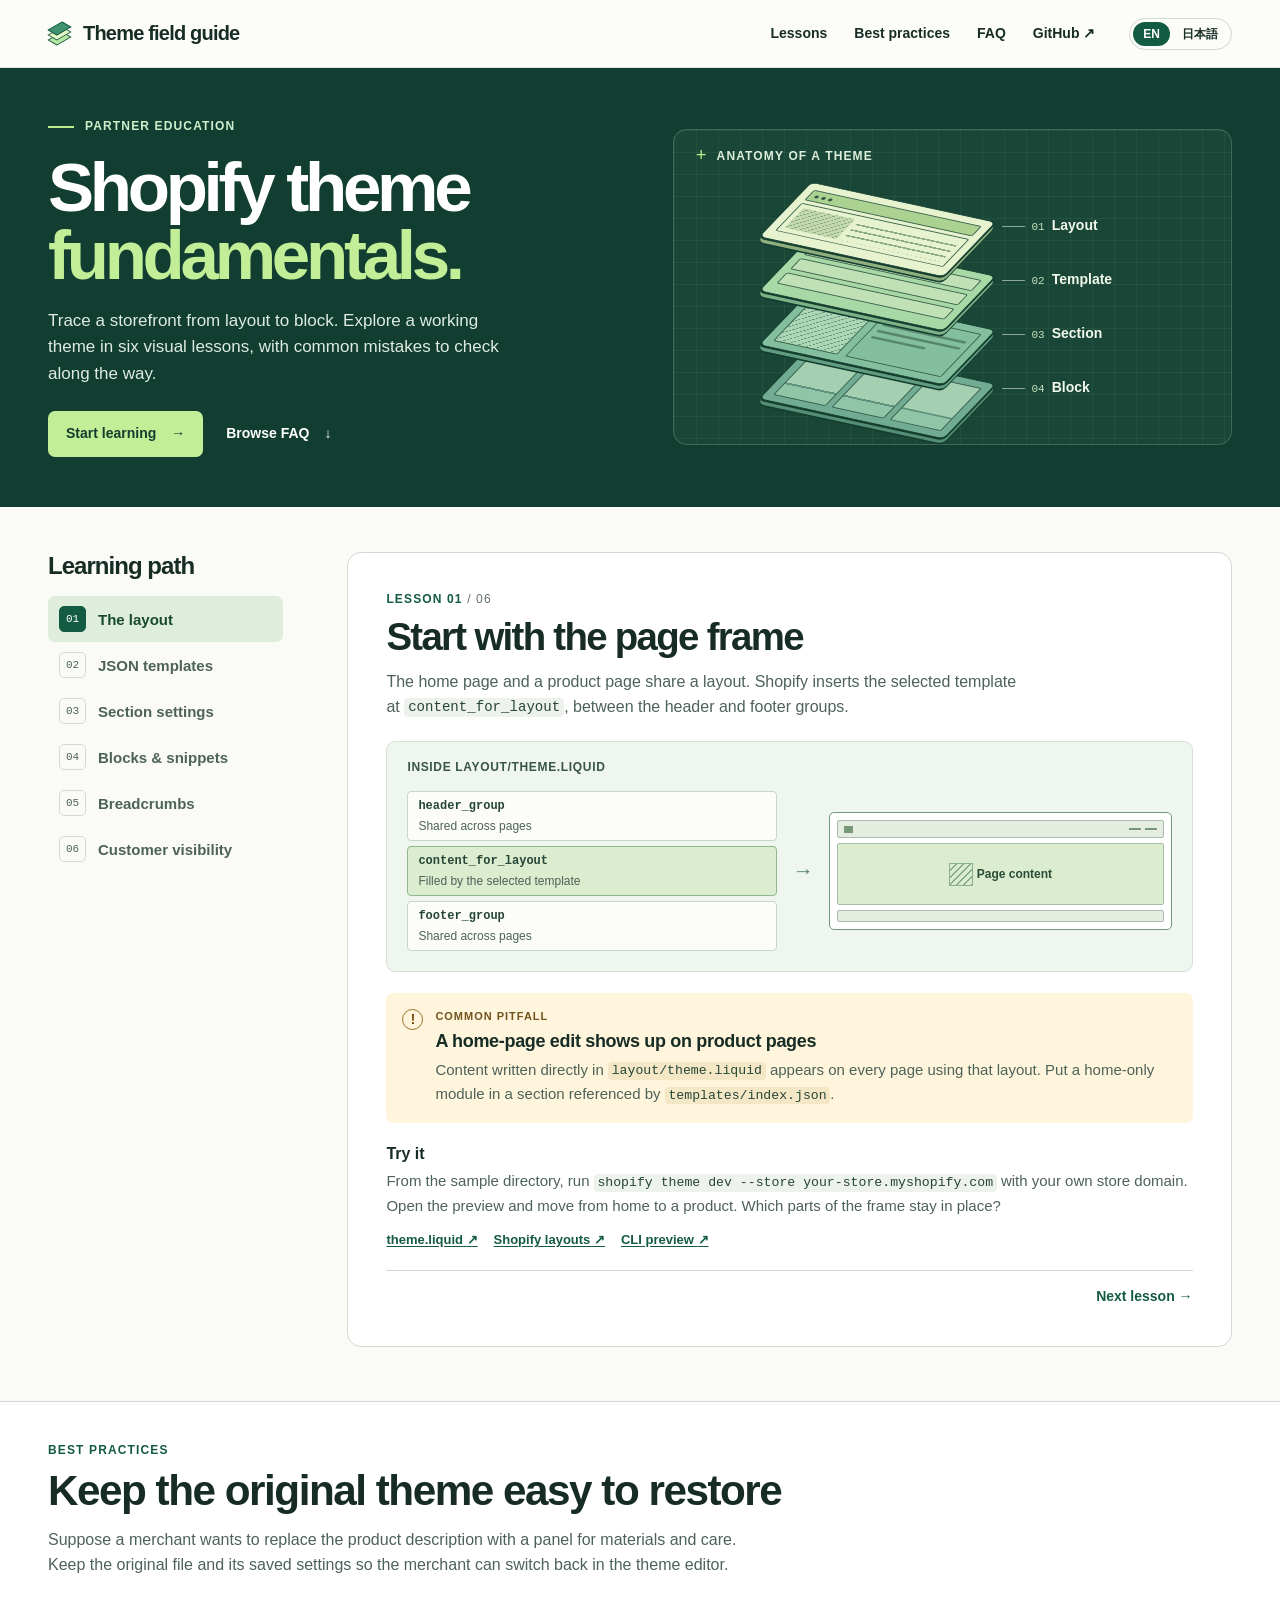
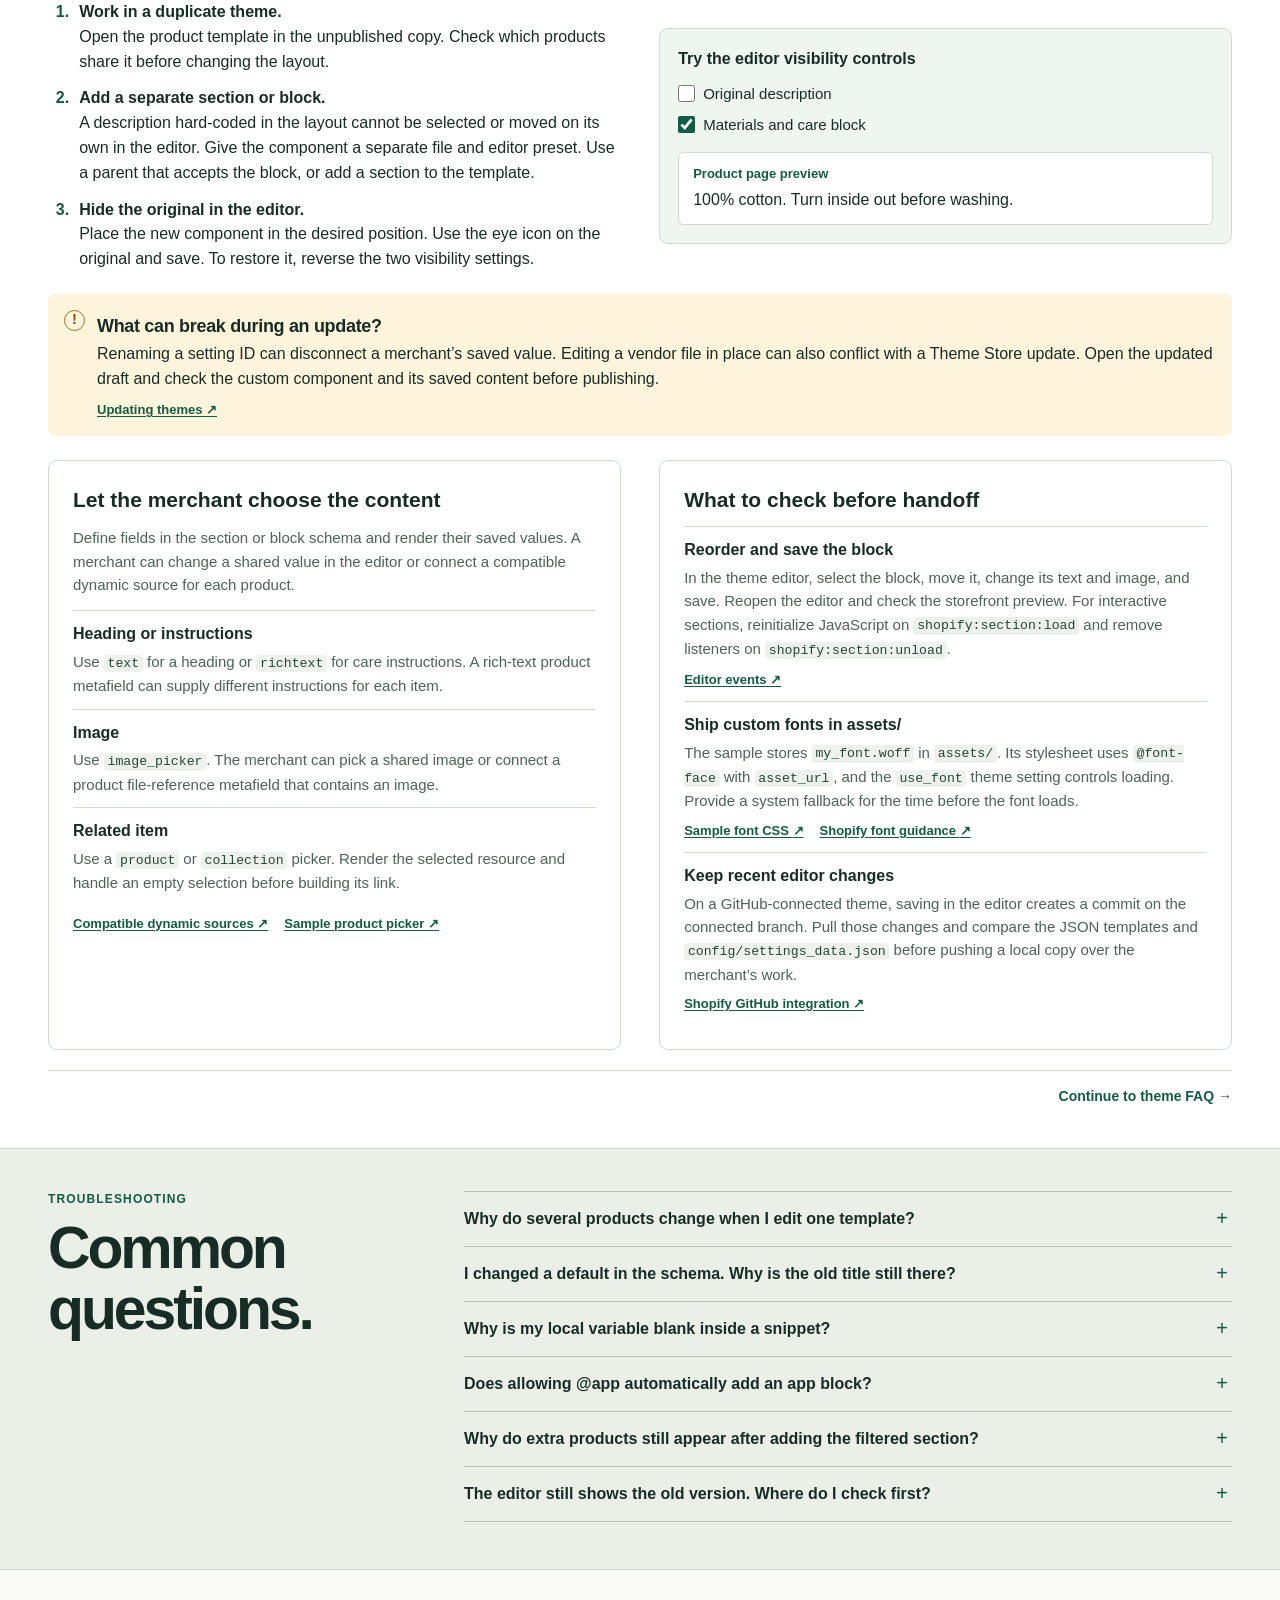
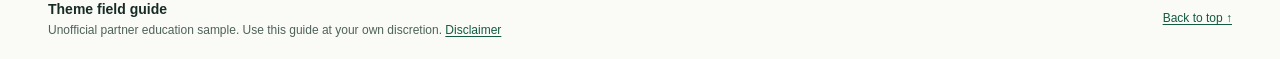
==== commit 911991d0: "Teach editor-friendly theme customization in the partner guide" ====
--- a/index.html
+++ b/index.html
@@ -27,7 +27,7 @@
           ><span class="brand-mark" aria-hidden="true"><i></i><i></i><i></i></span>Theme field guide</a
         >
         <nav class="top-nav" aria-label="Guide navigation">
-          <a href="#lessons">Lessons</a><a href="#faq">FAQ</a>
+          <a href="#lessons">Lessons</a><a href="#best-practices">Best practices</a><a href="#faq">FAQ</a>
           <a href="https://github.com/benzookapi/shopify-barebone-theme-sample"
             >GitHub <span aria-hidden="true">↗</span></a
           >
@@ -488,9 +488,9 @@
             <div class="exercise">
               <h3>Try it</h3>
               <p>
-                In a development theme, replace the default collection listing with the filtered section.
-                Compare a signed-out visit with a customer whose code matches a product, then check the same
-                product’s own page.
+                In a development theme, add the filtered section and hide the default collection listing in
+                the editor. Compare a signed-out visit with a customer whose code matches a product, then
+                check the same product’s own page.
               </p>
             </div>
             <ul class="source-links">
@@ -508,11 +508,188 @@
             </ul>
             <nav class="pager" aria-label="Navigation for lesson 6">
               <a href="#breadcrumbs"><span aria-hidden="true">←</span> Previous</a
-              ><a class="next" href="#faq">Continue to FAQ <span aria-hidden="true">→</span></a>
+              ><a class="next" href="#best-practices">Best practices <span aria-hidden="true">→</span></a>
             </nav>
           </article>
         </div>
       </div>
+      <section class="practices" id="best-practices" aria-labelledby="practices-title">
+        <div class="wrap">
+          <header class="practice-head">
+            <p class="kicker">Best practices</p>
+            <h2 id="practices-title">Keep the original theme easy to restore</h2>
+            <p>
+              Suppose a merchant wants to replace the product description with a panel for materials and care.
+              Keep the original file and its saved settings so the merchant can switch back in the theme
+              editor.
+            </p>
+          </header>
+          <div class="practice-workflow">
+            <ol class="practice-steps">
+              <li>
+                <strong>Work in a duplicate theme.</strong> Open the product template in the unpublished copy.
+                Check which products share it before changing the layout.
+              </li>
+              <li>
+                <strong>Add a separate section or block.</strong> A description hard-coded in the layout
+                cannot be selected or moved on its own in the editor. Give the component a separate file and
+                editor preset. Use a parent that accepts the block, or add a section to the template.
+              </li>
+              <li>
+                <strong>Hide the original in the editor.</strong> Place the new component in the desired
+                position. Use the eye icon on the original and save. To restore it, reverse the two visibility
+                settings.
+              </li>
+            </ol>
+            <div class="visibility-demo">
+              <fieldset>
+                <legend>Try the editor visibility controls</legend>
+                <label
+                  ><input type="checkbox" name="show-original" aria-controls="original-preview" /> Original
+                  description</label
+                >
+                <label
+                  ><input type="checkbox" name="show-custom" aria-controls="custom-preview" checked />
+                  Materials and care block</label
+                >
+              </fieldset>
+              <div class="practice-preview" aria-live="polite">
+                <strong>Product page preview</strong>
+                <p id="original-preview">A lightweight cotton shirt.</p>
+                <p id="custom-preview">100% cotton. Turn inside out before washing.</p>
+                <p class="empty-preview">Both description blocks are hidden.</p>
+              </div>
+            </div>
+          </div>
+          <div class="pitfall">
+            <span class="signal" aria-hidden="true">!</span>
+            <div>
+              <h3>What can break during an update?</h3>
+              <p>
+                Renaming a setting ID can disconnect a merchant’s saved value. Editing a vendor file in place
+                can also conflict with a Theme Store update. Open the updated draft and check the custom
+                component and its saved content before publishing.
+              </p>
+              <ul class="source-links">
+                <li>
+                  <a
+                    href="https://help.shopify.com/en/manual/online-store/themes/managing-themes/updating-themes"
+                    >Updating themes <span aria-hidden="true">↗</span></a
+                  >
+                </li>
+              </ul>
+            </div>
+          </div>
+          <div class="practice-grid">
+            <section>
+              <h3>Let the merchant choose the content</h3>
+              <p>
+                Define fields in the section or block schema and render their saved values. A merchant can
+                change a shared value in the editor or connect a compatible dynamic source for each product.
+              </p>
+              <dl class="practice-list">
+                <div>
+                  <dt>Heading or instructions</dt>
+                  <dd>
+                    Use <code>text</code> for a heading or <code>richtext</code> for care instructions. A
+                    rich-text product metafield can supply different instructions for each item.
+                  </dd>
+                </div>
+                <div>
+                  <dt>Image</dt>
+                  <dd>
+                    Use <code>image_picker</code>. The merchant can pick a shared image or connect a product
+                    file-reference metafield that contains an image.
+                  </dd>
+                </div>
+                <div>
+                  <dt>Related item</dt>
+                  <dd>
+                    Use a <code>product</code> or <code>collection</code> picker. Render the selected resource
+                    and handle an empty selection before building its link.
+                  </dd>
+                </div>
+              </dl>
+              <ul class="source-links">
+                <li>
+                  <a href="https://shopify.dev/docs/storefronts/themes/architecture/settings/dynamic-sources"
+                    >Compatible dynamic sources <span aria-hidden="true">↗</span></a
+                  >
+                </li>
+                <li>
+                  <a
+                    href="https://github.com/benzookapi/shopify-barebone-theme-sample/blob/main/blocks/product_card.liquid"
+                    >Sample product picker <span aria-hidden="true">↗</span></a
+                  >
+                </li>
+              </ul>
+            </section>
+            <section>
+              <h3>What to check before handoff</h3>
+              <dl class="practice-list">
+                <div>
+                  <dt>Reorder and save the block</dt>
+                  <dd>
+                    In the theme editor, select the block, move it, change its text and image, and save.
+                    Reopen the editor and check the storefront preview. For interactive sections, reinitialize
+                    JavaScript on <code>shopify:section:load</code> and remove listeners on
+                    <code>shopify:section:unload</code>.
+                    <ul class="source-links">
+                      <li>
+                        <a
+                          href="https://shopify.dev/docs/storefronts/themes/best-practices/editor/integrate-sections-and-blocks"
+                          >Editor events <span aria-hidden="true">↗</span></a
+                        >
+                      </li>
+                    </ul>
+                  </dd>
+                </div>
+                <div>
+                  <dt>Ship custom fonts in assets/</dt>
+                  <dd>
+                    The sample stores <code>my_font.woff</code> in <code>assets/</code>. Its stylesheet uses
+                    <code>@font-face</code> with <code>asset_url</code>, and the <code>use_font</code> theme
+                    setting controls loading. Provide a system fallback for the time before the font loads.
+                    <ul class="source-links">
+                      <li>
+                        <a
+                          href="https://github.com/benzookapi/shopify-barebone-theme-sample/blob/main/assets/my_font.css.liquid"
+                          >Sample font CSS <span aria-hidden="true">↗</span></a
+                        >
+                      </li>
+                      <li>
+                        <a
+                          href="https://shopify.dev/docs/storefronts/themes/best-practices/performance/self-host-web-fonts"
+                          >Shopify font guidance <span aria-hidden="true">↗</span></a
+                        >
+                      </li>
+                    </ul>
+                  </dd>
+                </div>
+                <div>
+                  <dt>Keep recent editor changes</dt>
+                  <dd>
+                    On a GitHub-connected theme, saving in the editor creates a commit on the connected
+                    branch. Pull those changes and compare the JSON templates and
+                    <code>config/settings_data.json</code> before pushing a local copy over the merchant’s
+                    work.
+                    <ul class="source-links">
+                      <li>
+                        <a href="https://shopify.dev/docs/storefronts/themes/tools/github"
+                          >Shopify GitHub integration <span aria-hidden="true">↗</span></a
+                        >
+                      </li>
+                    </ul>
+                  </dd>
+                </div>
+              </dl>
+            </section>
+          </div>
+          <nav class="pager" aria-label="Best practices">
+            <a class="next" href="#faq">Continue to theme FAQ <span aria-hidden="true">→</span></a>
+          </nav>
+        </div>
+      </section>
       <section class="faq-band" id="faq" aria-labelledby="faq-title">
         <div class="wrap faq-grid">
           <header>
@@ -520,20 +697,6 @@
             <h2 id="faq-title">Common <br />questions.</h2>
           </header>
           <div class="questions">
-            <details id="faq-preview">
-              <summary>Can I preview the actual storefront on GitHub Pages?</summary>
-              <div>
-                <p>
-                  Pages serves this guide and its diagrams. To render Liquid with store data, run
-                  <code>shopify theme dev</code> from the sample directory and open the CLI preview URL. For
-                  an installed theme you can revisit later, use <code>shopify theme push --unpublished</code>.
-                </p>
-                <a
-                  href="https://github.com/benzookapi/shopify-barebone-theme-sample/blob/main/README.md#how-to-run"
-                  >Preview setup <span aria-hidden="true">↗</span></a
-                >
-              </div>
-            </details>
             <details id="faq-template">
               <summary>Why do several products change when I edit one template?</summary>
               <div>
@@ -595,7 +758,7 @@
                 <p>
                   The default collection and search templates already contain standard listing sections. If
                   both a standard and a filtered section are present, each renders its own results. Inspect
-                  the template in the theme editor and remove or hide the standard listing for this exercise.
+                  the template in the theme editor and hide the standard listing to preserve its settings.
                 </p>
                 <a
                   href="https://github.com/benzookapi/shopify-barebone-theme-sample/blob/main/docs/customer-filtered-storefront.md"
--- a/docs/theme-guide.css
+++ b/docs/theme-guide.css
@@ -177,6 +177,36 @@
 .pager a { font-size: 14px; font-weight: 650; text-decoration: none; }
 .pager a:hover { text-decoration: underline; }
 .pager .next { margin-left: auto; }
+.practices { padding-block: 40px; border-top: 1px solid var(--line); background: white; scroll-margin-top: 14px; }
+.practice-head h2 { margin: 6px 0 12px; font-size: clamp(28px, 3.3vw, 44px); line-height: 1.2; letter-spacing: -.035em; }
+.practice-head > p:last-child { max-width: 80ch; color: var(--muted); }
+.practice-workflow, .practice-grid { display: grid; grid-template-columns: repeat(2, minmax(0, 1fr)); gap: clamp(16px, 3vw, 40px); }
+.practice-workflow { align-items: center; margin-block: 22px; }
+.practice-steps { padding-inline-start: 1.6em; }
+.practice-steps li { padding-inline-start: .35em; }
+.practice-steps li + li { margin-top: 12px; }
+.practice-steps li::marker { color: var(--green); font-weight: 750; }
+.practice-steps strong { display: block; }
+.visibility-demo { border: 1px solid var(--line); border-radius: 9px; padding: 18px; background: var(--soft); }
+.visibility-demo fieldset { min-width: 0; border: 0; padding: 0; margin: 0; }
+.visibility-demo legend { font-weight: 700; padding: 0; margin-bottom: 6px; }
+.visibility-demo label { display: flex; align-items: center; gap: 8px; padding-block: 4px; cursor: pointer; font-size: 15px; }
+.visibility-demo input { width: 17px; height: 17px; margin: 0; accent-color: var(--green); }
+.practice-preview { margin-top: 12px; padding: 11px 14px; border: 1px solid var(--line); border-radius: 5px; background: white; }
+.practice-preview strong { display: block; color: var(--green); font-size: 13px; }
+.practice-preview p { margin-top: 4px; }
+.visibility-demo:not(:has([name="show-original"]:checked)) #original-preview,
+.visibility-demo:not(:has([name="show-custom"]:checked)) #custom-preview,
+.visibility-demo:has(input:checked) .empty-preview { display: none; }
+.practice-grid { margin-top: 24px; }
+.practice-grid > section { min-width: 0; padding: clamp(16px, 2vw, 24px); border: 1px solid var(--line); border-radius: 9px; }
+.practice-grid h3 { font-size: 21px; line-height: 1.4; margin-bottom: 12px; }
+.practice-grid p, .practice-list dd { font-size: 15px; color: var(--muted); }
+.practice-list > div { padding-block: 11px; border-top: 1px solid var(--line); }
+.practice-grid p + .practice-list { margin-top: 14px; }
+.practice-list dt { font-weight: 700; margin-bottom: 3px; }
+.practices .source-links { margin-top: 8px; }
+html[lang="ja"] .practices { line-height: 1.8; }
 .faq-band { background: #eaf0e8; border-block: 1px solid var(--line); }
 .faq-grid { padding-block: 42px 47px; display: grid; gap: 6%; grid-template-columns: minmax(0,.62fr) minmax(0,1.38fr); }
 .faq-grid header h2 { font-size: clamp(38px,4.6vw,61px); line-height: 1.03; letter-spacing: -.052em; margin-top: 10px; }
@@ -209,6 +239,7 @@
   .blueprint { width: 100%; }
   .model { max-width: 390px; }
   .workspace, .faq-grid { grid-template-columns: 1fr; gap: 22px; padding-block: 30px; }
+  .practice-workflow, .practice-grid { grid-template-columns: 1fr; }
   .syllabus { position: static; }
   .syllabus ol { display: grid; grid-template-columns: repeat(2,minmax(0,1fr)); gap: 3px 6px; }
   .syllabus a { padding: 6px 7px; gap: 7px; font-size: 13px; }
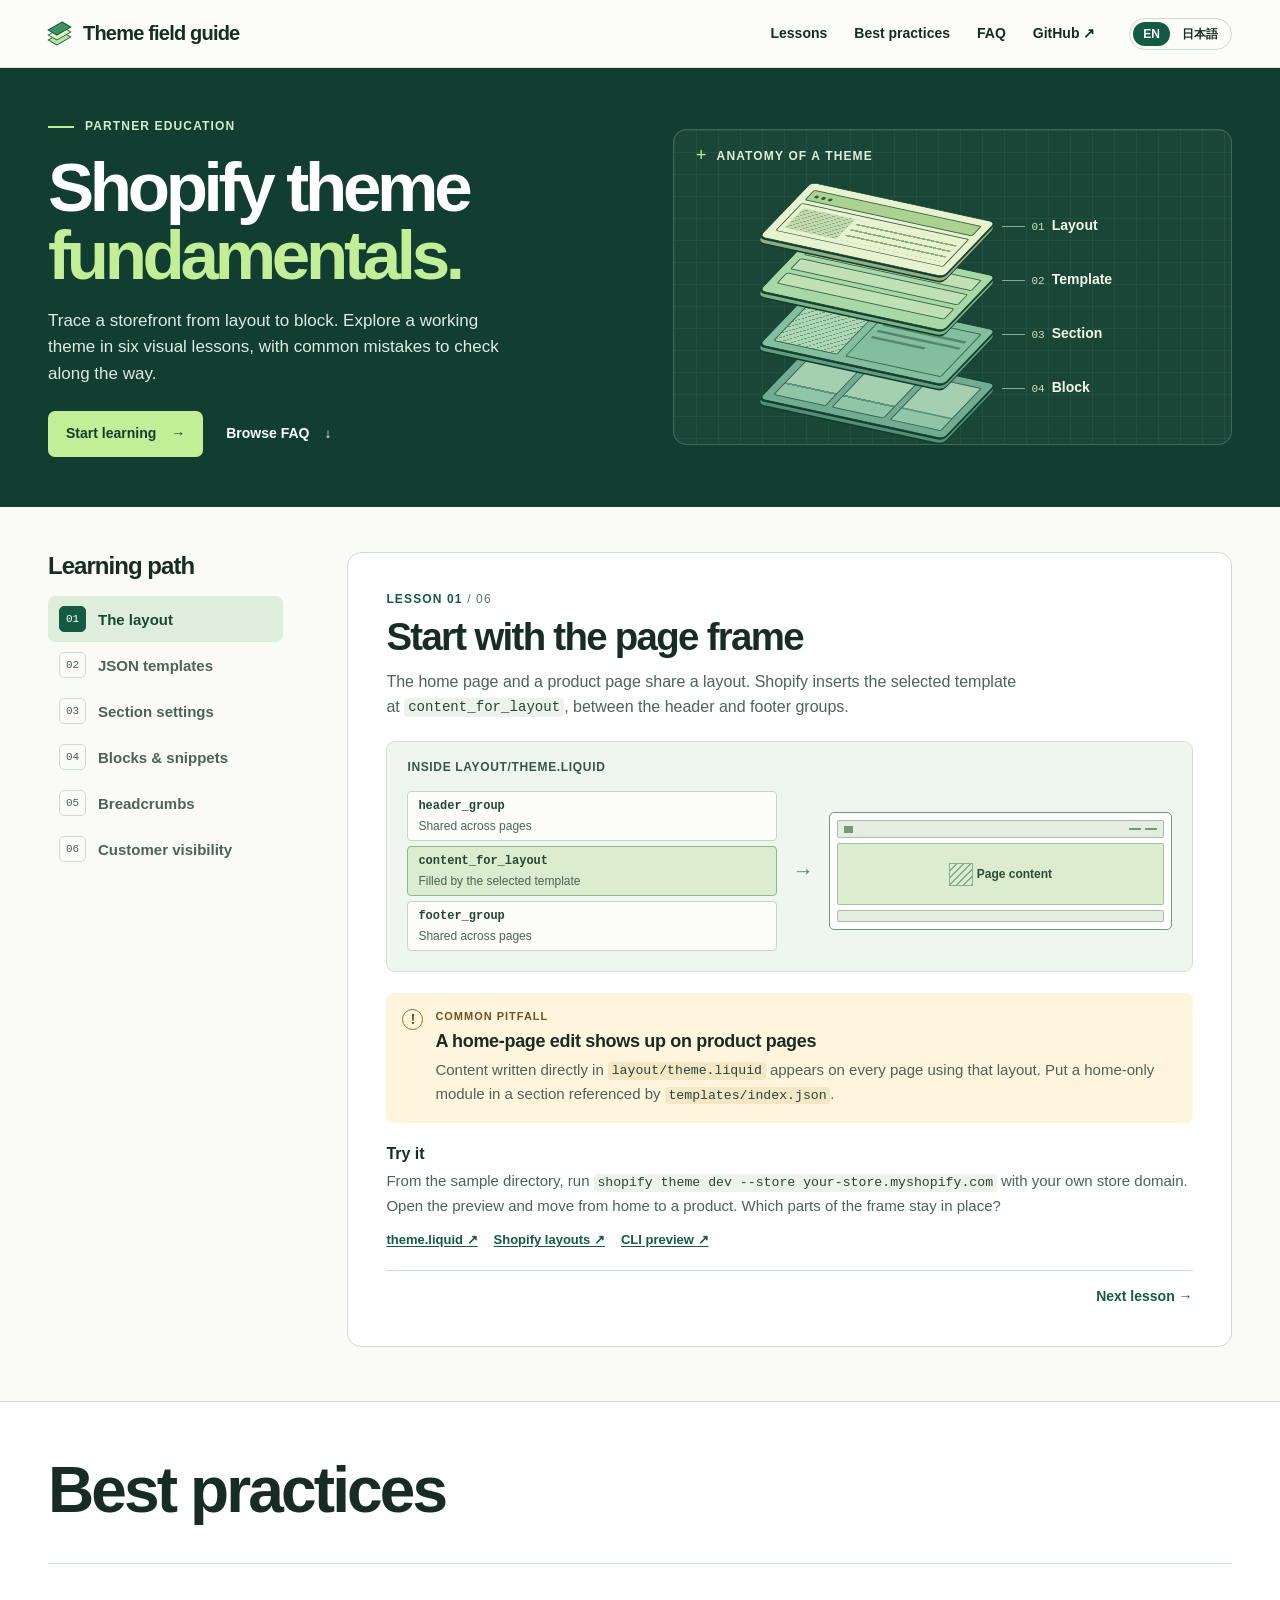
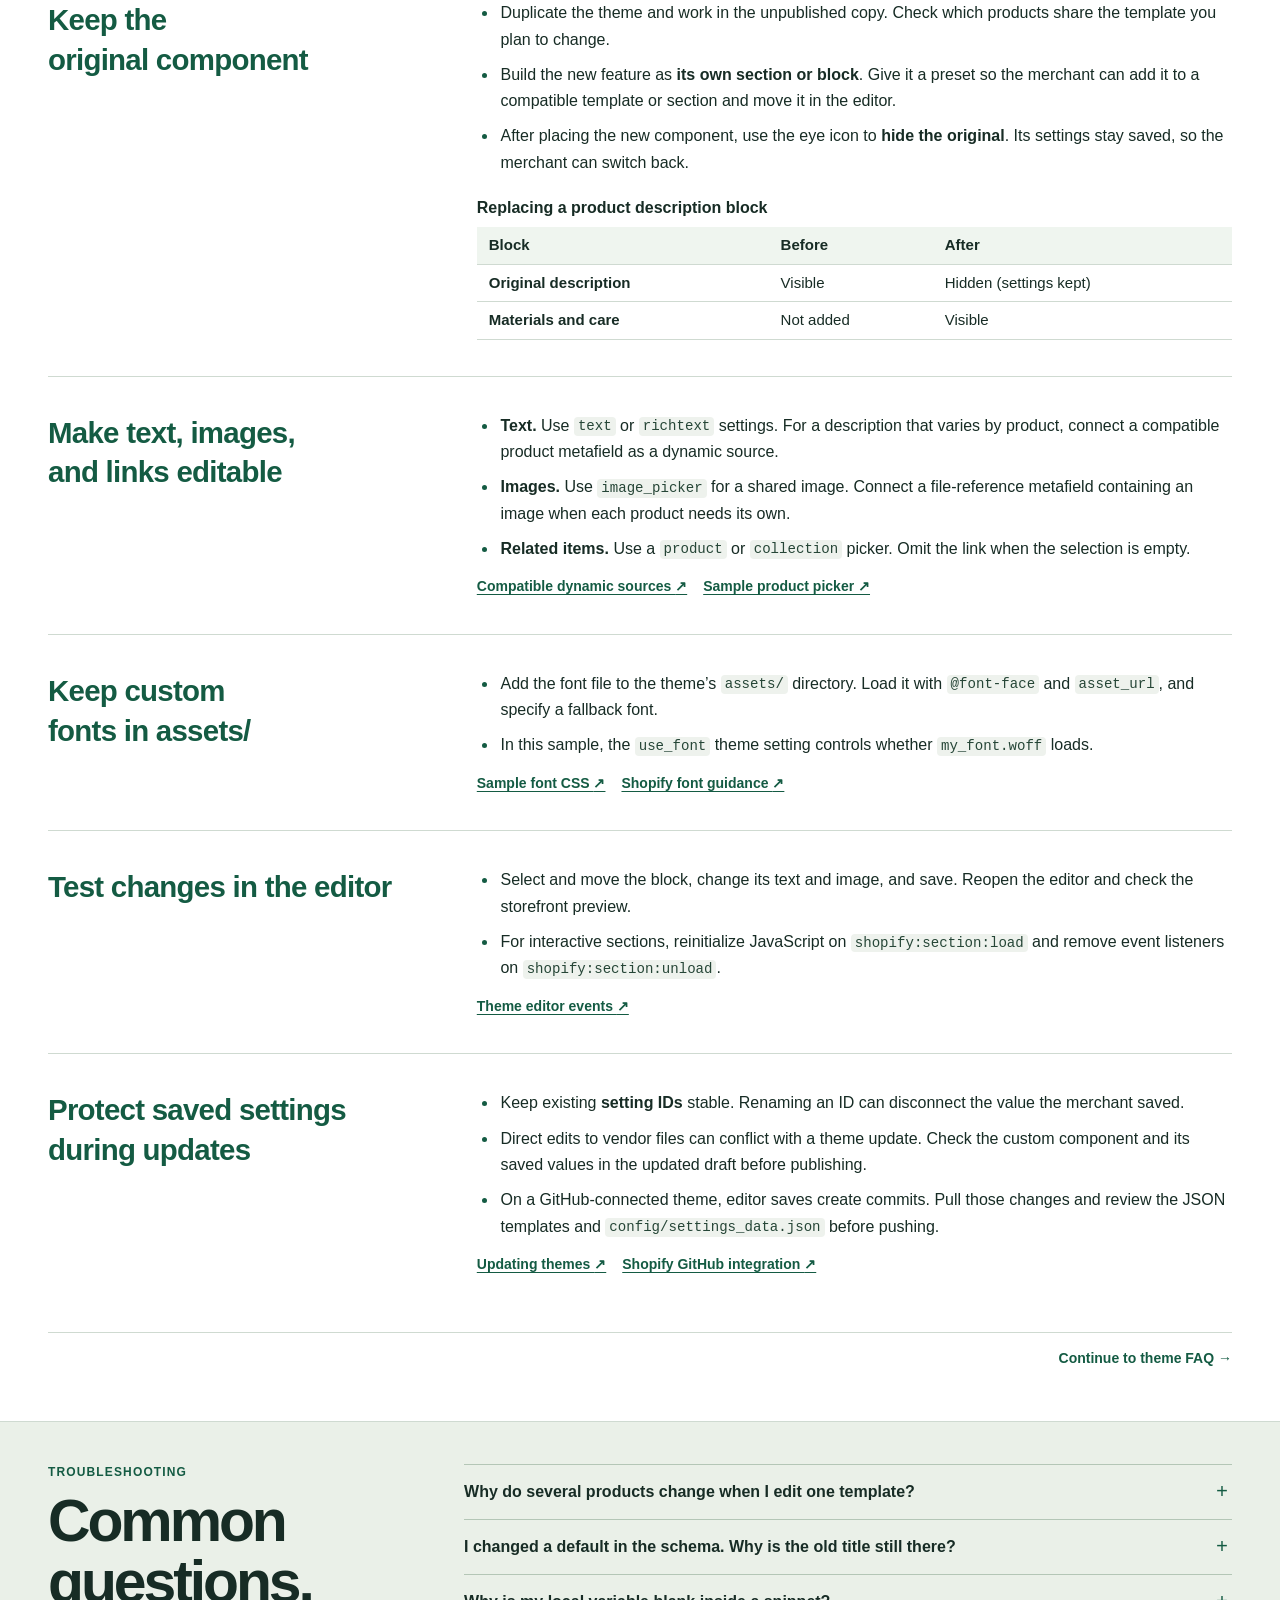
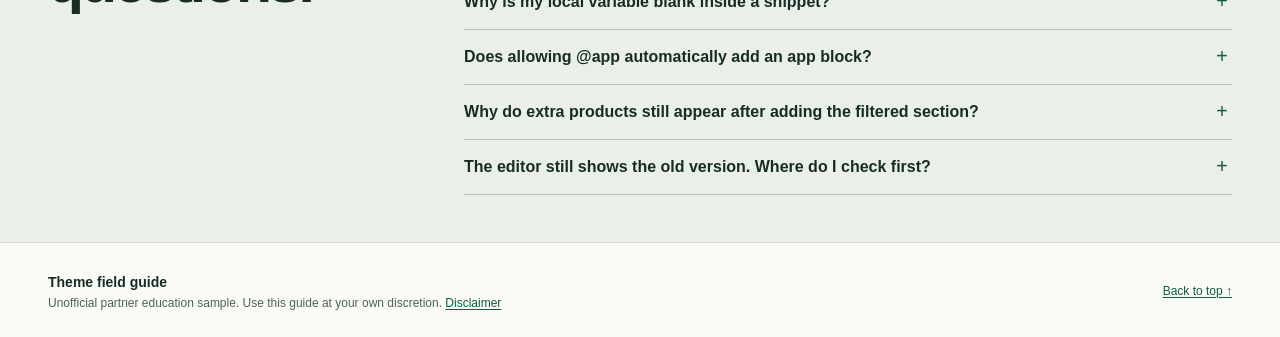
==== commit eb61fd77: "Clarify the best practices guide and open external links separately" ====
--- a/index.html
+++ b/index.html
@@ -20,6 +20,7 @@
     <script defer src="./docs/theme-guide.js"></script>
   </head>
   <body id="top">
+    <span id="external-link-note" hidden>Opens in a new tab or window.</span>
     <a class="skip" href="#lessons">Skip to lessons</a>
     <header class="mast">
       <div class="wrap mast-inner">
@@ -28,7 +29,11 @@
         >
         <nav class="top-nav" aria-label="Guide navigation">
           <a href="#lessons">Lessons</a><a href="#best-practices">Best practices</a><a href="#faq">FAQ</a>
-          <a href="https://github.com/benzookapi/shopify-barebone-theme-sample"
+          <a
+            href="https://github.com/benzookapi/shopify-barebone-theme-sample"
+            target="_blank"
+            rel="noopener"
+            aria-describedby="external-link-note"
             >GitHub <span aria-hidden="true">↗</span></a
           >
         </nav>
@@ -166,16 +171,27 @@
               <li>
                 <a
                   href="https://github.com/benzookapi/shopify-barebone-theme-sample/blob/main/layout/theme.liquid"
+                  target="_blank"
+                  rel="noopener"
+                  aria-describedby="external-link-note"
                   >theme.liquid <span aria-hidden="true">↗</span></a
                 >
               </li>
               <li>
-                <a href="https://shopify.dev/docs/storefronts/themes/architecture/layouts"
+                <a
+                  href="https://shopify.dev/docs/storefronts/themes/architecture/layouts"
+                  target="_blank"
+                  rel="noopener"
+                  aria-describedby="external-link-note"
                   >Shopify layouts <span aria-hidden="true">↗</span></a
                 >
               </li>
               <li>
-                <a href="https://shopify.dev/docs/api/shopify-cli/theme/theme-dev"
+                <a
+                  href="https://shopify.dev/docs/api/shopify-cli/theme/theme-dev"
+                  target="_blank"
+                  rel="noopener"
+                  aria-describedby="external-link-note"
                   >CLI preview <span aria-hidden="true">↗</span></a
                 >
               </li>
@@ -239,11 +255,18 @@
               <li>
                 <a
                   href="https://github.com/benzookapi/shopify-barebone-theme-sample/blob/main/templates/index.json"
+                  target="_blank"
+                  rel="noopener"
+                  aria-describedby="external-link-note"
                   >templates/index.json <span aria-hidden="true">↗</span></a
                 >
               </li>
               <li>
-                <a href="https://shopify.dev/docs/storefronts/themes/architecture/templates/json-templates"
+                <a
+                  href="https://shopify.dev/docs/storefronts/themes/architecture/templates/json-templates"
+                  target="_blank"
+                  rel="noopener"
+                  aria-describedby="external-link-note"
                   >JSON template reference <span aria-hidden="true">↗</span></a
                 >
               </li>
@@ -295,11 +318,18 @@
               <li>
                 <a
                   href="https://github.com/benzookapi/shopify-barebone-theme-sample/blob/main/sections/home_theme_blocks.liquid"
+                  target="_blank"
+                  rel="noopener"
+                  aria-describedby="external-link-note"
                   >home_theme_blocks.liquid <span aria-hidden="true">↗</span></a
                 >
               </li>
               <li>
-                <a href="https://shopify.dev/docs/storefronts/themes/architecture/sections/section-schema"
+                <a
+                  href="https://shopify.dev/docs/storefronts/themes/architecture/sections/section-schema"
+                  target="_blank"
+                  rel="noopener"
+                  aria-describedby="external-link-note"
                   >Section schema <span aria-hidden="true">↗</span></a
                 >
               </li>
@@ -368,17 +398,27 @@
               <li>
                 <a
                   href="https://github.com/benzookapi/shopify-barebone-theme-sample/blob/main/blocks/link_card.liquid"
+                  target="_blank"
+                  rel="noopener"
+                  aria-describedby="external-link-note"
                   >link_card.liquid <span aria-hidden="true">↗</span></a
                 >
               </li>
               <li>
                 <a
                   href="https://github.com/benzookapi/shopify-barebone-theme-sample/blob/main/snippets/section_title.liquid"
+                  target="_blank"
+                  rel="noopener"
+                  aria-describedby="external-link-note"
                   >section_title.liquid <span aria-hidden="true">↗</span></a
                 >
               </li>
               <li>
-                <a href="https://shopify.dev/docs/storefronts/themes/architecture/blocks"
+                <a
+                  href="https://shopify.dev/docs/storefronts/themes/architecture/blocks"
+                  target="_blank"
+                  rel="noopener"
+                  aria-describedby="external-link-note"
                   >Block types <span aria-hidden="true">↗</span></a
                 >
               </li>
@@ -430,12 +470,18 @@
               <li>
                 <a
                   href="https://github.com/benzookapi/shopify-barebone-theme-sample/blob/main/docs/breadcrumbs.md"
+                  target="_blank"
+                  rel="noopener"
+                  aria-describedby="external-link-note"
                   >Breadcrumb setup guide <span aria-hidden="true">↗</span></a
                 >
               </li>
               <li>
                 <a
                   href="https://github.com/benzookapi/shopify-barebone-theme-sample/blob/main/snippets/breadcrumbs.liquid"
+                  target="_blank"
+                  rel="noopener"
+                  aria-describedby="external-link-note"
                   >breadcrumbs.liquid <span aria-hidden="true">↗</span></a
                 >
               </li>
@@ -497,11 +543,18 @@
               <li>
                 <a
                   href="https://github.com/benzookapi/shopify-barebone-theme-sample/blob/main/docs/customer-filtered-storefront.md"
+                  target="_blank"
+                  rel="noopener"
+                  aria-describedby="external-link-note"
                   >Customer filtering guide <span aria-hidden="true">↗</span></a
                 >
               </li>
               <li>
-                <a href="https://shopify.dev/docs/api/functions/latest/cart-and-checkout-validation"
+                <a
+                  href="https://shopify.dev/docs/api/functions/latest/cart-and-checkout-validation"
+                  target="_blank"
+                  rel="noopener"
+                  aria-describedby="external-link-note"
                   >Checkout validation <span aria-hidden="true">↗</span></a
                 >
               </li>
@@ -515,176 +568,190 @@
       </div>
       <section class="practices" id="best-practices" aria-labelledby="practices-title">
         <div class="wrap">
-          <header class="practice-head">
-            <p class="kicker">Best practices</p>
-            <h2 id="practices-title">Keep the original theme easy to restore</h2>
-            <p>
-              Suppose a merchant wants to replace the product description with a panel for materials and care.
-              Keep the original file and its saved settings so the merchant can switch back in the theme
-              editor.
-            </p>
-          </header>
-          <div class="practice-workflow">
-            <ol class="practice-steps">
-              <li>
-                <strong>Work in a duplicate theme.</strong> Open the product template in the unpublished copy.
-                Check which products share it before changing the layout.
-              </li>
-              <li>
-                <strong>Add a separate section or block.</strong> A description hard-coded in the layout
-                cannot be selected or moved on its own in the editor. Give the component a separate file and
-                editor preset. Use a parent that accepts the block, or add a section to the template.
-              </li>
-              <li>
-                <strong>Hide the original in the editor.</strong> Place the new component in the desired
-                position. Use the eye icon on the original and save. To restore it, reverse the two visibility
-                settings.
-              </li>
-            </ol>
-            <div class="visibility-demo">
-              <fieldset>
-                <legend>Try the editor visibility controls</legend>
-                <label
-                  ><input type="checkbox" name="show-original" aria-controls="original-preview" /> Original
-                  description</label
-                >
-                <label
-                  ><input type="checkbox" name="show-custom" aria-controls="custom-preview" checked />
-                  Materials and care block</label
-                >
-              </fieldset>
-              <div class="practice-preview" aria-live="polite">
-                <strong>Product page preview</strong>
-                <p id="original-preview">A lightweight cotton shirt.</p>
-                <p id="custom-preview">100% cotton. Turn inside out before washing.</p>
-                <p class="empty-preview">Both description blocks are hidden.</p>
-              </div>
-            </div>
-          </div>
-          <div class="pitfall">
-            <span class="signal" aria-hidden="true">!</span>
+          <h2 id="practices-title">Best practices</h2>
+          <section class="practice-topic">
+            <h3>Keep the original component</h3>
             <div>
-              <h3>What can break during an update?</h3>
-              <p>
-                Renaming a setting ID can disconnect a merchant’s saved value. Editing a vendor file in place
-                can also conflict with a Theme Store update. Open the updated draft and check the custom
-                component and its saved content before publishing.
-              </p>
+              <ul class="practice-points">
+                <li>
+                  Duplicate the theme and work in the unpublished copy. Check which products share the
+                  template you plan to change.
+                </li>
+                <li>
+                  Build the new feature as <strong>its own section or block</strong>. Give it a preset so the
+                  merchant can add it to a compatible template or section and move it in the editor.
+                </li>
+                <li>
+                  After placing the new component, use the eye icon to <strong>hide the original</strong>. Its
+                  settings stay saved, so the merchant can switch back.
+                </li>
+              </ul>
+              <table class="practice-example">
+                <caption>
+                  Replacing a product description block
+                </caption>
+                <thead>
+                  <tr>
+                    <th scope="col">Block</th>
+                    <th scope="col">Before</th>
+                    <th scope="col">After</th>
+                  </tr>
+                </thead>
+                <tbody>
+                  <tr>
+                    <th scope="row">Original description</th>
+                    <td>Visible</td>
+                    <td>Hidden (settings kept)</td>
+                  </tr>
+                  <tr>
+                    <th scope="row">Materials and care</th>
+                    <td>Not added</td>
+                    <td>Visible</td>
+                  </tr>
+                </tbody>
+              </table>
+            </div>
+          </section>
+          <section class="practice-topic">
+            <h3>Make text, images, and links editable</h3>
+            <div>
+              <ul class="practice-points">
+                <li>
+                  <strong>Text.</strong> Use <code>text</code> or <code>richtext</code> settings. For a
+                  description that varies by product, connect a compatible product metafield as a dynamic
+                  source.
+                </li>
+                <li>
+                  <strong>Images.</strong> Use <code>image_picker</code> for a shared image. Connect a
+                  file-reference metafield containing an image when each product needs its own.
+                </li>
+                <li>
+                  <strong>Related items.</strong> Use a <code>product</code> or
+                  <code>collection</code> picker. Omit the link when the selection is empty.
+                </li>
+              </ul>
+              <ul class="source-links">
+                <li>
+                  <a
+                    href="https://shopify.dev/docs/storefronts/themes/architecture/settings/dynamic-sources"
+                    target="_blank"
+                    rel="noopener"
+                    aria-describedby="external-link-note"
+                    >Compatible dynamic sources <span aria-hidden="true">↗</span></a
+                  >
+                </li>
+                <li>
+                  <a
+                    href="https://github.com/benzookapi/shopify-barebone-theme-sample/blob/main/blocks/product_card.liquid"
+                    target="_blank"
+                    rel="noopener"
+                    aria-describedby="external-link-note"
+                    >Sample product picker <span aria-hidden="true">↗</span></a
+                  >
+                </li>
+              </ul>
+            </div>
+          </section>
+          <section class="practice-topic">
+            <h3>Keep custom fonts in assets/</h3>
+            <div>
+              <ul class="practice-points">
+                <li>
+                  Add the font file to the theme’s <code>assets/</code> directory. Load it with
+                  <code>@font-face</code> and <code>asset_url</code>, and specify a fallback font.
+                </li>
+                <li>
+                  In this sample, the <code>use_font</code> theme setting controls whether
+                  <code>my_font.woff</code> loads.
+                </li>
+              </ul>
+              <ul class="source-links">
+                <li>
+                  <a
+                    href="https://github.com/benzookapi/shopify-barebone-theme-sample/blob/main/assets/my_font.css.liquid"
+                    target="_blank"
+                    rel="noopener"
+                    aria-describedby="external-link-note"
+                    >Sample font CSS <span aria-hidden="true">↗</span></a
+                  >
+                </li>
+                <li>
+                  <a
+                    href="https://shopify.dev/docs/storefronts/themes/best-practices/performance/self-host-web-fonts"
+                    target="_blank"
+                    rel="noopener"
+                    aria-describedby="external-link-note"
+                    >Shopify font guidance <span aria-hidden="true">↗</span></a
+                  >
+                </li>
+              </ul>
+            </div>
+          </section>
+          <section class="practice-topic">
+            <h3>Test changes in the editor</h3>
+            <div>
+              <ul class="practice-points">
+                <li>
+                  Select and move the block, change its text and image, and save. Reopen the editor and check
+                  the storefront preview.
+                </li>
+                <li>
+                  For interactive sections, reinitialize JavaScript on <code>shopify:section:load</code> and
+                  remove event listeners on <code>shopify:section:unload</code>.
+                </li>
+              </ul>
+              <ul class="source-links">
+                <li>
+                  <a
+                    href="https://shopify.dev/docs/storefronts/themes/best-practices/editor/integrate-sections-and-blocks"
+                    target="_blank"
+                    rel="noopener"
+                    aria-describedby="external-link-note"
+                    >Theme editor events <span aria-hidden="true">↗</span></a
+                  >
+                </li>
+              </ul>
+            </div>
+          </section>
+          <section class="practice-topic">
+            <h3>Protect saved settings during updates</h3>
+            <div>
+              <ul class="practice-points">
+                <li>
+                  Keep existing <strong>setting IDs</strong> stable. Renaming an ID can disconnect the value
+                  the merchant saved.
+                </li>
+                <li>
+                  Direct edits to vendor files can conflict with a theme update. Check the custom component
+                  and its saved values in the updated draft before publishing.
+                </li>
+                <li>
+                  On a GitHub-connected theme, editor saves create commits. Pull those changes and review the
+                  JSON templates and <code>config/settings_data.json</code> before pushing.
+                </li>
+              </ul>
               <ul class="source-links">
                 <li>
                   <a
                     href="https://help.shopify.com/en/manual/online-store/themes/managing-themes/updating-themes"
+                    target="_blank"
+                    rel="noopener"
+                    aria-describedby="external-link-note"
                     >Updating themes <span aria-hidden="true">↗</span></a
                   >
                 </li>
+                <li>
+                  <a
+                    href="https://shopify.dev/docs/storefronts/themes/tools/github"
+                    target="_blank"
+                    rel="noopener"
+                    aria-describedby="external-link-note"
+                    >Shopify GitHub integration <span aria-hidden="true">↗</span></a
+                  >
+                </li>
               </ul>
             </div>
-          </div>
-          <div class="practice-grid">
-            <section>
-              <h3>Let the merchant choose the content</h3>
-              <p>
-                Define fields in the section or block schema and render their saved values. A merchant can
-                change a shared value in the editor or connect a compatible dynamic source for each product.
-              </p>
-              <dl class="practice-list">
-                <div>
-                  <dt>Heading or instructions</dt>
-                  <dd>
-                    Use <code>text</code> for a heading or <code>richtext</code> for care instructions. A
-                    rich-text product metafield can supply different instructions for each item.
-                  </dd>
-                </div>
-                <div>
-                  <dt>Image</dt>
-                  <dd>
-                    Use <code>image_picker</code>. The merchant can pick a shared image or connect a product
-                    file-reference metafield that contains an image.
-                  </dd>
-                </div>
-                <div>
-                  <dt>Related item</dt>
-                  <dd>
-                    Use a <code>product</code> or <code>collection</code> picker. Render the selected resource
-                    and handle an empty selection before building its link.
-                  </dd>
-                </div>
-              </dl>
-              <ul class="source-links">
-                <li>
-                  <a href="https://shopify.dev/docs/storefronts/themes/architecture/settings/dynamic-sources"
-                    >Compatible dynamic sources <span aria-hidden="true">↗</span></a
-                  >
-                </li>
-                <li>
-                  <a
-                    href="https://github.com/benzookapi/shopify-barebone-theme-sample/blob/main/blocks/product_card.liquid"
-                    >Sample product picker <span aria-hidden="true">↗</span></a
-                  >
-                </li>
-              </ul>
-            </section>
-            <section>
-              <h3>What to check before handoff</h3>
-              <dl class="practice-list">
-                <div>
-                  <dt>Reorder and save the block</dt>
-                  <dd>
-                    In the theme editor, select the block, move it, change its text and image, and save.
-                    Reopen the editor and check the storefront preview. For interactive sections, reinitialize
-                    JavaScript on <code>shopify:section:load</code> and remove listeners on
-                    <code>shopify:section:unload</code>.
-                    <ul class="source-links">
-                      <li>
-                        <a
-                          href="https://shopify.dev/docs/storefronts/themes/best-practices/editor/integrate-sections-and-blocks"
-                          >Editor events <span aria-hidden="true">↗</span></a
-                        >
-                      </li>
-                    </ul>
-                  </dd>
-                </div>
-                <div>
-                  <dt>Ship custom fonts in assets/</dt>
-                  <dd>
-                    The sample stores <code>my_font.woff</code> in <code>assets/</code>. Its stylesheet uses
-                    <code>@font-face</code> with <code>asset_url</code>, and the <code>use_font</code> theme
-                    setting controls loading. Provide a system fallback for the time before the font loads.
-                    <ul class="source-links">
-                      <li>
-                        <a
-                          href="https://github.com/benzookapi/shopify-barebone-theme-sample/blob/main/assets/my_font.css.liquid"
-                          >Sample font CSS <span aria-hidden="true">↗</span></a
-                        >
-                      </li>
-                      <li>
-                        <a
-                          href="https://shopify.dev/docs/storefronts/themes/best-practices/performance/self-host-web-fonts"
-                          >Shopify font guidance <span aria-hidden="true">↗</span></a
-                        >
-                      </li>
-                    </ul>
-                  </dd>
-                </div>
-                <div>
-                  <dt>Keep recent editor changes</dt>
-                  <dd>
-                    On a GitHub-connected theme, saving in the editor creates a commit on the connected
-                    branch. Pull those changes and compare the JSON templates and
-                    <code>config/settings_data.json</code> before pushing a local copy over the merchant’s
-                    work.
-                    <ul class="source-links">
-                      <li>
-                        <a href="https://shopify.dev/docs/storefronts/themes/tools/github"
-                          >Shopify GitHub integration <span aria-hidden="true">↗</span></a
-                        >
-                      </li>
-                    </ul>
-                  </dd>
-                </div>
-              </dl>
-            </section>
-          </div>
+          </section>
           <nav class="pager" aria-label="Best practices">
             <a class="next" href="#faq">Continue to theme FAQ <span aria-hidden="true">→</span></a>
           </nav>
@@ -706,7 +773,11 @@
                   the intended product. For a different value in the same structure, connect a compatible
                   setting to a product metafield using a dynamic source.
                 </p>
-                <a href="https://shopify.dev/docs/storefronts/themes/architecture/settings/dynamic-sources"
+                <a
+                  href="https://shopify.dev/docs/storefronts/themes/architecture/settings/dynamic-sources"
+                  target="_blank"
+                  rel="noopener"
+                  aria-describedby="external-link-note"
                   >Dynamic sources <span aria-hidden="true">↗</span></a
                 >
               </div>
@@ -721,6 +792,9 @@
                 </p>
                 <a
                   href="https://github.com/benzookapi/shopify-barebone-theme-sample/blob/main/templates/index.json"
+                  target="_blank"
+                  rel="noopener"
+                  aria-describedby="external-link-note"
                   >Home template <span aria-hidden="true">↗</span></a
                 >
               </div>
@@ -735,6 +809,9 @@
                 </p>
                 <a
                   href="https://github.com/benzookapi/shopify-barebone-theme-sample/blob/main/sections/breadcrumbs.liquid"
+                  target="_blank"
+                  rel="noopener"
+                  aria-describedby="external-link-note"
                   >See the render call <span aria-hidden="true">↗</span></a
                 >
               </div>
@@ -747,7 +824,11 @@
                   supply the block, and the merchant adds it in the theme editor. The home theme block section
                   renders its children at <code>content_for 'blocks'</code>.
                 </p>
-                <a href="https://shopify.dev/docs/storefronts/themes/architecture/blocks/app-blocks"
+                <a
+                  href="https://shopify.dev/docs/storefronts/themes/architecture/blocks/app-blocks"
+                  target="_blank"
+                  rel="noopener"
+                  aria-describedby="external-link-note"
                   >App blocks <span aria-hidden="true">↗</span></a
                 >
               </div>
@@ -762,6 +843,9 @@
                 </p>
                 <a
                   href="https://github.com/benzookapi/shopify-barebone-theme-sample/blob/main/docs/customer-filtered-storefront.md"
+                  target="_blank"
+                  rel="noopener"
+                  aria-describedby="external-link-note"
                   >Filtered storefront setup <span aria-hidden="true">↗</span></a
                 >
               </div>
@@ -776,6 +860,9 @@
                 </p>
                 <a
                   href="https://github.com/benzookapi/shopify-barebone-theme-sample/blob/main/README.md#trouble-shooting"
+                  target="_blank"
+                  rel="noopener"
+                  aria-describedby="external-link-note"
                   >Troubleshooting in the README <span aria-hidden="true">↗</span></a
                 >
               </div>
@@ -789,7 +876,11 @@
         <strong>Theme field guide</strong>
         <p>
           Unofficial partner education sample. Use this guide at your own discretion.
-          <a href="https://github.com/benzookapi/shopify-barebone-theme-sample/blob/main/README.md#disclaimer"
+          <a
+            href="https://github.com/benzookapi/shopify-barebone-theme-sample/blob/main/README.md#disclaimer"
+            target="_blank"
+            rel="noopener"
+            aria-describedby="external-link-note"
             >Disclaimer</a
           >
         </p>
--- a/docs/theme-guide.css
+++ b/docs/theme-guide.css
@@ -177,36 +177,24 @@
 .pager a { font-size: 14px; font-weight: 650; text-decoration: none; }
 .pager a:hover { text-decoration: underline; }
 .pager .next { margin-left: auto; }
-.practices { padding-block: 40px; border-top: 1px solid var(--line); background: white; scroll-margin-top: 14px; }
-.practice-head h2 { margin: 6px 0 12px; font-size: clamp(28px, 3.3vw, 44px); line-height: 1.2; letter-spacing: -.035em; }
-.practice-head > p:last-child { max-width: 80ch; color: var(--muted); }
-.practice-workflow, .practice-grid { display: grid; grid-template-columns: repeat(2, minmax(0, 1fr)); gap: clamp(16px, 3vw, 40px); }
-.practice-workflow { align-items: center; margin-block: 22px; }
-.practice-steps { padding-inline-start: 1.6em; }
-.practice-steps li { padding-inline-start: .35em; }
-.practice-steps li + li { margin-top: 12px; }
-.practice-steps li::marker { color: var(--green); font-weight: 750; }
-.practice-steps strong { display: block; }
-.visibility-demo { border: 1px solid var(--line); border-radius: 9px; padding: 18px; background: var(--soft); }
-.visibility-demo fieldset { min-width: 0; border: 0; padding: 0; margin: 0; }
-.visibility-demo legend { font-weight: 700; padding: 0; margin-bottom: 6px; }
-.visibility-demo label { display: flex; align-items: center; gap: 8px; padding-block: 4px; cursor: pointer; font-size: 15px; }
-.visibility-demo input { width: 17px; height: 17px; margin: 0; accent-color: var(--green); }
-.practice-preview { margin-top: 12px; padding: 11px 14px; border: 1px solid var(--line); border-radius: 5px; background: white; }
-.practice-preview strong { display: block; color: var(--green); font-size: 13px; }
-.practice-preview p { margin-top: 4px; }
-.visibility-demo:not(:has([name="show-original"]:checked)) #original-preview,
-.visibility-demo:not(:has([name="show-custom"]:checked)) #custom-preview,
-.visibility-demo:has(input:checked) .empty-preview { display: none; }
-.practice-grid { margin-top: 24px; }
-.practice-grid > section { min-width: 0; padding: clamp(16px, 2vw, 24px); border: 1px solid var(--line); border-radius: 9px; }
-.practice-grid h3 { font-size: 21px; line-height: 1.4; margin-bottom: 12px; }
-.practice-grid p, .practice-list dd { font-size: 15px; color: var(--muted); }
-.practice-list > div { padding-block: 11px; border-top: 1px solid var(--line); }
-.practice-grid p + .practice-list { margin-top: 14px; }
-.practice-list dt { font-weight: 700; margin-bottom: 3px; }
-.practices .source-links { margin-top: 8px; }
-html[lang="ja"] .practices { line-height: 1.8; }
+.practices { padding-block: clamp(32px, 4vw, 60px); border-top: 1px solid var(--line); background: white; scroll-margin-top: 14px; }
+.practices h2 {
+  margin-bottom: clamp(20px, 3vw, 36px); font-size: clamp(2.1rem, 8.6vw, 4rem);
+  line-height: 1.15; letter-spacing: -.045em;
+}
+.practice-topic { display: grid; grid-template-columns: minmax(0, 1fr) minmax(0, 2fr); gap: clamp(24px, 4vw, 56px); padding-block: clamp(22px, 3vw, 36px); border-top: 1px solid var(--line); }
+.practice-topic h3 { color: var(--green); font-size: clamp(1.45rem, 2.3vw, 2rem); line-height: 1.35; letter-spacing: -.025em; text-wrap: balance; }
+html[lang="ja"] .practice-topic h3 { word-break: keep-all; }
+.practice-points { padding-inline-start: 1.3em; list-style-type: disc; font-size: clamp(1rem, 1.25vw, 1.125rem); line-height: 1.65; }
+.practice-points li { padding-inline-start: .18em; }
+.practice-points li + li { margin-top: .55em; }
+.practice-points li::marker { color: var(--green); }
+.practice-example { margin-top: 20px; width: 100%; border-collapse: collapse; font-size: 15px; line-height: 1.5; text-align: start; }
+.practice-example caption { margin-bottom: 7px; color: var(--ink); text-align: start; font-size: 16px; font-weight: 700; }
+.practice-example th, .practice-example td { padding: 7px 12px; border-block-end: 1px solid var(--line); text-align: start; }
+.practice-example thead { background: var(--soft); }
+.practice-example tbody th { font-weight: 550; }
+.practices .source-links { margin: 14px 0 0; font-size: 14px; }
 .faq-band { background: #eaf0e8; border-block: 1px solid var(--line); }
 .faq-grid { padding-block: 42px 47px; display: grid; gap: 6%; grid-template-columns: minmax(0,.62fr) minmax(0,1.38fr); }
 .faq-grid header h2 { font-size: clamp(38px,4.6vw,61px); line-height: 1.03; letter-spacing: -.052em; margin-top: 10px; }
@@ -239,7 +227,7 @@
   .blueprint { width: 100%; }
   .model { max-width: 390px; }
   .workspace, .faq-grid { grid-template-columns: 1fr; gap: 22px; padding-block: 30px; }
-  .practice-workflow, .practice-grid { grid-template-columns: 1fr; }
+  .practice-topic { grid-template-columns: 1fr; gap: 12px; }
   .syllabus { position: static; }
   .syllabus ol { display: grid; grid-template-columns: repeat(2,minmax(0,1fr)); gap: 3px 6px; }
   .syllabus a { padding: 6px 7px; gap: 7px; font-size: 13px; }
@@ -250,6 +238,7 @@
   .wrap { width: calc(100% - 32px); }
   .mast-inner { justify-content: space-between; gap: 8px; }
   .top-nav { width: 100%; order: 3; margin: 0; gap: 19px; }
+  .practice-example th, .practice-example td { padding: 6px; }
   .eyebrow { margin-bottom: 14px; }
   .hero h1 { font-size: clamp(44px, 12.6vw, 56px); }
   .intro { font-size: 15px; }
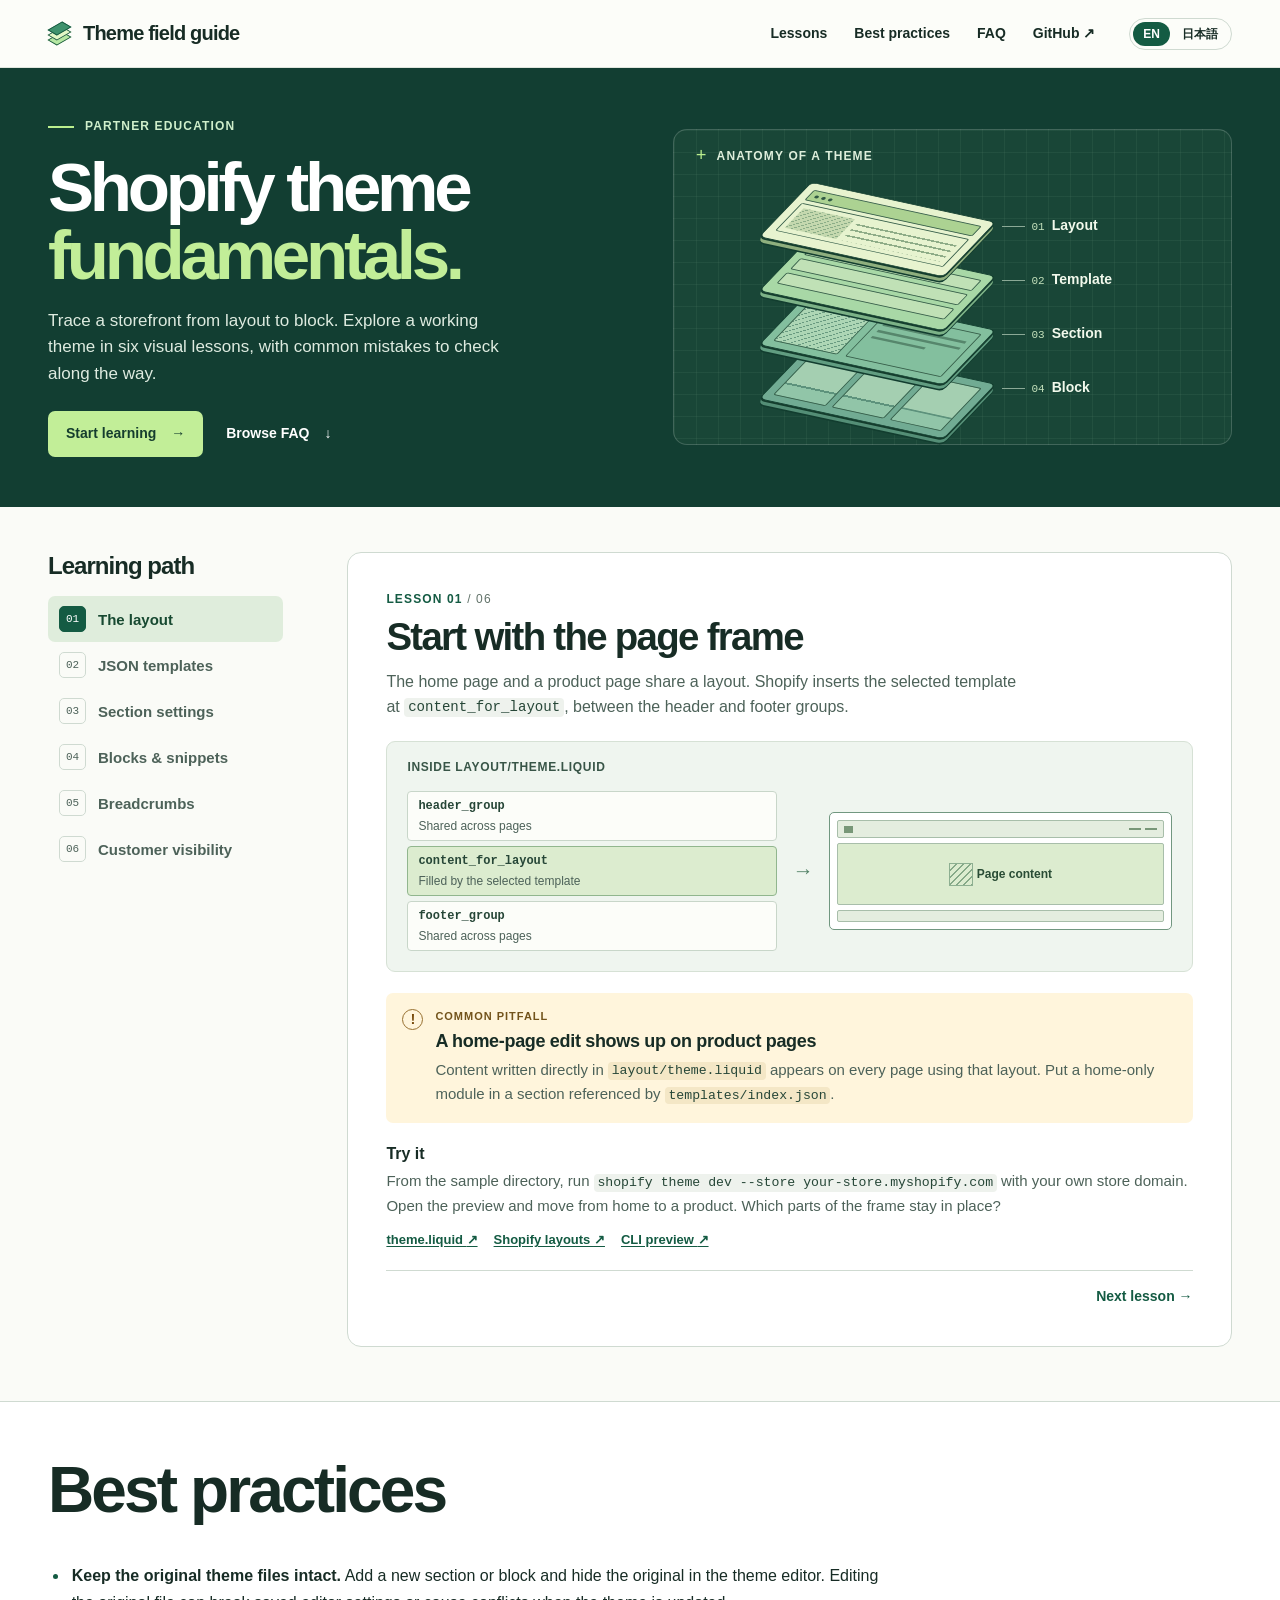
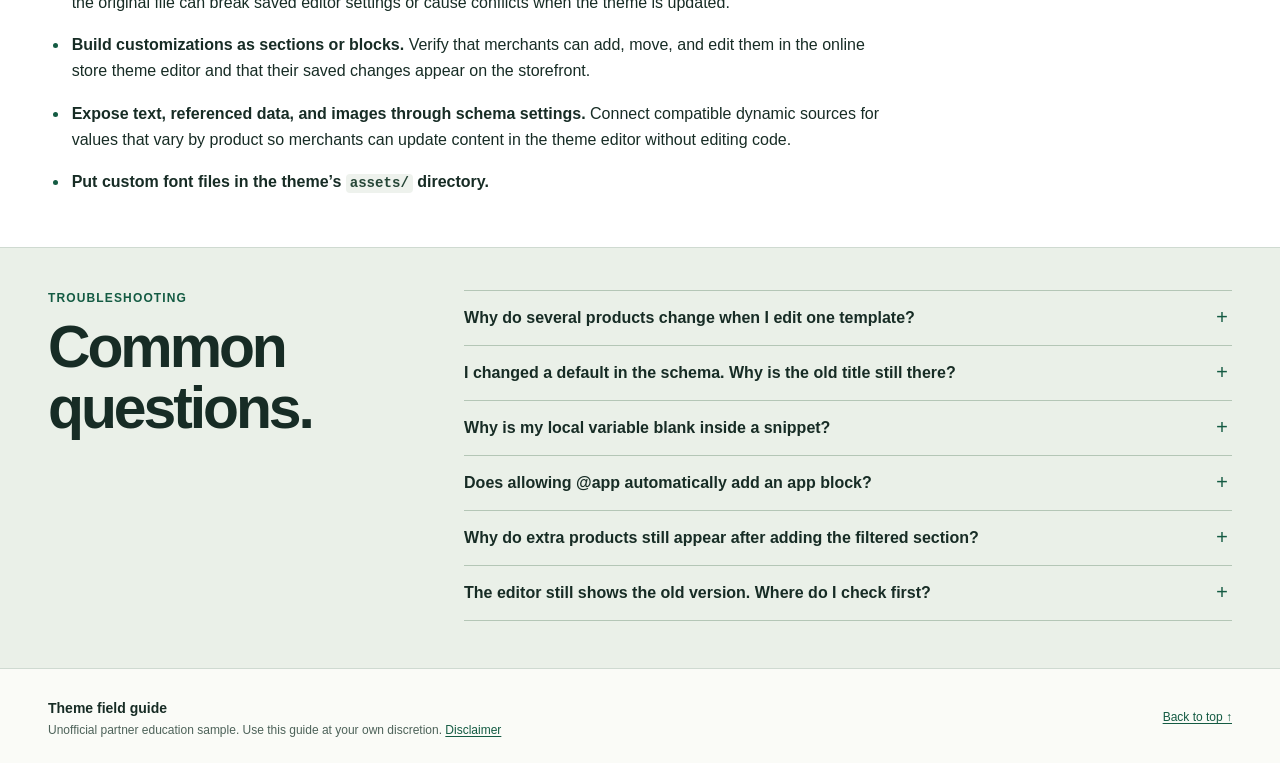
==== commit 96a99fbe: "Present theme best practices as four partner guidelines" ====
--- a/index.html
+++ b/index.html
@@ -567,195 +567,27 @@
         </div>
       </div>
       <section class="practices" id="best-practices" aria-labelledby="practices-title">
-        <div class="wrap">
-          <h2 id="practices-title">Best practices</h2>
-          <section class="practice-topic">
-            <h3>Keep the original component</h3>
-            <div>
-              <ul class="practice-points">
-                <li>
-                  Duplicate the theme and work in the unpublished copy. Check which products share the
-                  template you plan to change.
-                </li>
-                <li>
-                  Build the new feature as <strong>its own section or block</strong>. Give it a preset so the
-                  merchant can add it to a compatible template or section and move it in the editor.
-                </li>
-                <li>
-                  After placing the new component, use the eye icon to <strong>hide the original</strong>. Its
-                  settings stay saved, so the merchant can switch back.
-                </li>
-              </ul>
-              <table class="practice-example">
-                <caption>
-                  Replacing a product description block
-                </caption>
-                <thead>
-                  <tr>
-                    <th scope="col">Block</th>
-                    <th scope="col">Before</th>
-                    <th scope="col">After</th>
-                  </tr>
-                </thead>
-                <tbody>
-                  <tr>
-                    <th scope="row">Original description</th>
-                    <td>Visible</td>
-                    <td>Hidden (settings kept)</td>
-                  </tr>
-                  <tr>
-                    <th scope="row">Materials and care</th>
-                    <td>Not added</td>
-                    <td>Visible</td>
-                  </tr>
-                </tbody>
-              </table>
-            </div>
-          </section>
-          <section class="practice-topic">
-            <h3>Make text, images, and links editable</h3>
-            <div>
-              <ul class="practice-points">
-                <li>
-                  <strong>Text.</strong> Use <code>text</code> or <code>richtext</code> settings. For a
-                  description that varies by product, connect a compatible product metafield as a dynamic
-                  source.
-                </li>
-                <li>
-                  <strong>Images.</strong> Use <code>image_picker</code> for a shared image. Connect a
-                  file-reference metafield containing an image when each product needs its own.
-                </li>
-                <li>
-                  <strong>Related items.</strong> Use a <code>product</code> or
-                  <code>collection</code> picker. Omit the link when the selection is empty.
-                </li>
-              </ul>
-              <ul class="source-links">
-                <li>
-                  <a
-                    href="https://shopify.dev/docs/storefronts/themes/architecture/settings/dynamic-sources"
-                    target="_blank"
-                    rel="noopener"
-                    aria-describedby="external-link-note"
-                    >Compatible dynamic sources <span aria-hidden="true">↗</span></a
-                  >
-                </li>
-                <li>
-                  <a
-                    href="https://github.com/benzookapi/shopify-barebone-theme-sample/blob/main/blocks/product_card.liquid"
-                    target="_blank"
-                    rel="noopener"
-                    aria-describedby="external-link-note"
-                    >Sample product picker <span aria-hidden="true">↗</span></a
-                  >
-                </li>
-              </ul>
-            </div>
-          </section>
-          <section class="practice-topic">
-            <h3>Keep custom fonts in assets/</h3>
-            <div>
-              <ul class="practice-points">
-                <li>
-                  Add the font file to the theme’s <code>assets/</code> directory. Load it with
-                  <code>@font-face</code> and <code>asset_url</code>, and specify a fallback font.
-                </li>
-                <li>
-                  In this sample, the <code>use_font</code> theme setting controls whether
-                  <code>my_font.woff</code> loads.
-                </li>
-              </ul>
-              <ul class="source-links">
-                <li>
-                  <a
-                    href="https://github.com/benzookapi/shopify-barebone-theme-sample/blob/main/assets/my_font.css.liquid"
-                    target="_blank"
-                    rel="noopener"
-                    aria-describedby="external-link-note"
-                    >Sample font CSS <span aria-hidden="true">↗</span></a
-                  >
-                </li>
-                <li>
-                  <a
-                    href="https://shopify.dev/docs/storefronts/themes/best-practices/performance/self-host-web-fonts"
-                    target="_blank"
-                    rel="noopener"
-                    aria-describedby="external-link-note"
-                    >Shopify font guidance <span aria-hidden="true">↗</span></a
-                  >
-                </li>
-              </ul>
-            </div>
-          </section>
-          <section class="practice-topic">
-            <h3>Test changes in the editor</h3>
-            <div>
-              <ul class="practice-points">
-                <li>
-                  Select and move the block, change its text and image, and save. Reopen the editor and check
-                  the storefront preview.
-                </li>
-                <li>
-                  For interactive sections, reinitialize JavaScript on <code>shopify:section:load</code> and
-                  remove event listeners on <code>shopify:section:unload</code>.
-                </li>
-              </ul>
-              <ul class="source-links">
-                <li>
-                  <a
-                    href="https://shopify.dev/docs/storefronts/themes/best-practices/editor/integrate-sections-and-blocks"
-                    target="_blank"
-                    rel="noopener"
-                    aria-describedby="external-link-note"
-                    >Theme editor events <span aria-hidden="true">↗</span></a
-                  >
-                </li>
-              </ul>
-            </div>
-          </section>
-          <section class="practice-topic">
-            <h3>Protect saved settings during updates</h3>
-            <div>
-              <ul class="practice-points">
-                <li>
-                  Keep existing <strong>setting IDs</strong> stable. Renaming an ID can disconnect the value
-                  the merchant saved.
-                </li>
-                <li>
-                  Direct edits to vendor files can conflict with a theme update. Check the custom component
-                  and its saved values in the updated draft before publishing.
-                </li>
-                <li>
-                  On a GitHub-connected theme, editor saves create commits. Pull those changes and review the
-                  JSON templates and <code>config/settings_data.json</code> before pushing.
-                </li>
-              </ul>
-              <ul class="source-links">
-                <li>
-                  <a
-                    href="https://help.shopify.com/en/manual/online-store/themes/managing-themes/updating-themes"
-                    target="_blank"
-                    rel="noopener"
-                    aria-describedby="external-link-note"
-                    >Updating themes <span aria-hidden="true">↗</span></a
-                  >
-                </li>
-                <li>
-                  <a
-                    href="https://shopify.dev/docs/storefronts/themes/tools/github"
-                    target="_blank"
-                    rel="noopener"
-                    aria-describedby="external-link-note"
-                    >Shopify GitHub integration <span aria-hidden="true">↗</span></a
-                  >
-                </li>
-              </ul>
-            </div>
-          </section>
-          <nav class="pager" aria-label="Best practices">
-            <a class="next" href="#faq">Continue to theme FAQ <span aria-hidden="true">→</span></a>
-          </nav>
-        </div>
+        <h2 class="wrap" id="practices-title">Best practices</h2>
+        <ul class="wrap practice-points">
+          <li>
+            <strong>Keep the original theme files intact.</strong> Add a new section or block and hide the
+            original in the theme editor. Editing the original file can break saved editor settings or cause
+            conflicts when the theme is updated.
+          </li>
+          <li>
+            <strong>Build customizations as sections or blocks.</strong> Verify that merchants can add, move,
+            and edit them in the online store theme editor and that their saved changes appear on the
+            storefront.
+          </li>
+          <li>
+            <strong>Expose text, referenced data, and images through schema settings.</strong> Connect
+            compatible dynamic sources for values that vary by product so merchants can update content in the
+            theme editor without editing code.
+          </li>
+          <li>
+            <strong>Put custom font files in the theme’s <code>assets/</code> directory.</strong>
+          </li>
+        </ul>
       </section>
       <section class="faq-band" id="faq" aria-labelledby="faq-title">
         <div class="wrap faq-grid">
--- a/docs/theme-guide.css
+++ b/docs/theme-guide.css
@@ -182,19 +182,10 @@
   margin-bottom: clamp(20px, 3vw, 36px); font-size: clamp(2.1rem, 8.6vw, 4rem);
   line-height: 1.15; letter-spacing: -.045em;
 }
-.practice-topic { display: grid; grid-template-columns: minmax(0, 1fr) minmax(0, 2fr); gap: clamp(24px, 4vw, 56px); padding-block: clamp(22px, 3vw, 36px); border-top: 1px solid var(--line); }
-.practice-topic h3 { color: var(--green); font-size: clamp(1.45rem, 2.3vw, 2rem); line-height: 1.35; letter-spacing: -.025em; text-wrap: balance; }
-html[lang="ja"] .practice-topic h3 { word-break: keep-all; }
 .practice-points { padding-inline-start: 1.3em; list-style-type: disc; font-size: clamp(1rem, 1.25vw, 1.125rem); line-height: 1.65; }
-.practice-points li { padding-inline-start: .18em; }
-.practice-points li + li { margin-top: .55em; }
+.practice-points li { max-width: 52em; padding-inline-start: .18em; }
+.practice-points li + li { margin-top: 1em; }
 .practice-points li::marker { color: var(--green); }
-.practice-example { margin-top: 20px; width: 100%; border-collapse: collapse; font-size: 15px; line-height: 1.5; text-align: start; }
-.practice-example caption { margin-bottom: 7px; color: var(--ink); text-align: start; font-size: 16px; font-weight: 700; }
-.practice-example th, .practice-example td { padding: 7px 12px; border-block-end: 1px solid var(--line); text-align: start; }
-.practice-example thead { background: var(--soft); }
-.practice-example tbody th { font-weight: 550; }
-.practices .source-links { margin: 14px 0 0; font-size: 14px; }
 .faq-band { background: #eaf0e8; border-block: 1px solid var(--line); }
 .faq-grid { padding-block: 42px 47px; display: grid; gap: 6%; grid-template-columns: minmax(0,.62fr) minmax(0,1.38fr); }
 .faq-grid header h2 { font-size: clamp(38px,4.6vw,61px); line-height: 1.03; letter-spacing: -.052em; margin-top: 10px; }
@@ -227,7 +218,6 @@
   .blueprint { width: 100%; }
   .model { max-width: 390px; }
   .workspace, .faq-grid { grid-template-columns: 1fr; gap: 22px; padding-block: 30px; }
-  .practice-topic { grid-template-columns: 1fr; gap: 12px; }
   .syllabus { position: static; }
   .syllabus ol { display: grid; grid-template-columns: repeat(2,minmax(0,1fr)); gap: 3px 6px; }
   .syllabus a { padding: 6px 7px; gap: 7px; font-size: 13px; }
@@ -238,7 +228,6 @@
   .wrap { width: calc(100% - 32px); }
   .mast-inner { justify-content: space-between; gap: 8px; }
   .top-nav { width: 100%; order: 3; margin: 0; gap: 19px; }
-  .practice-example th, .practice-example td { padding: 6px; }
   .eyebrow { margin-bottom: 14px; }
   .hero h1 { font-size: clamp(44px, 12.6vw, 56px); }
   .intro { font-size: 15px; }
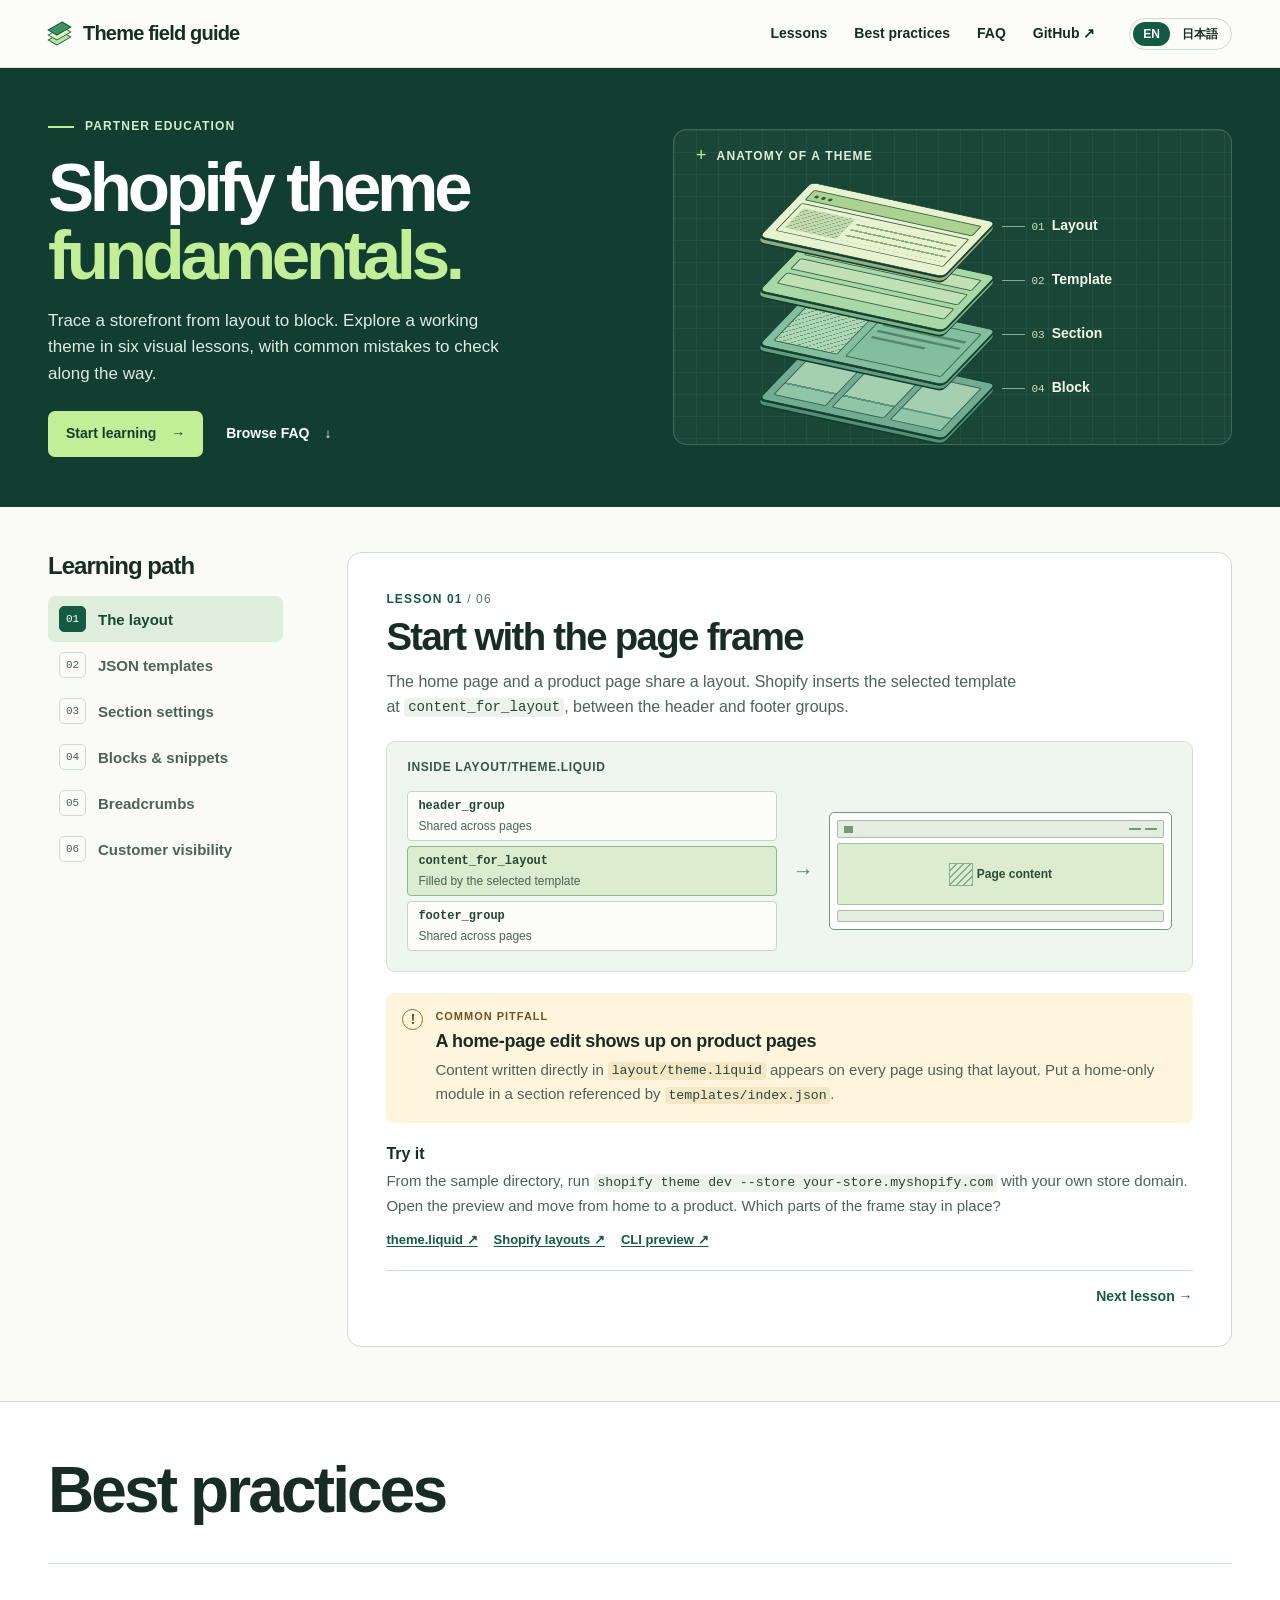
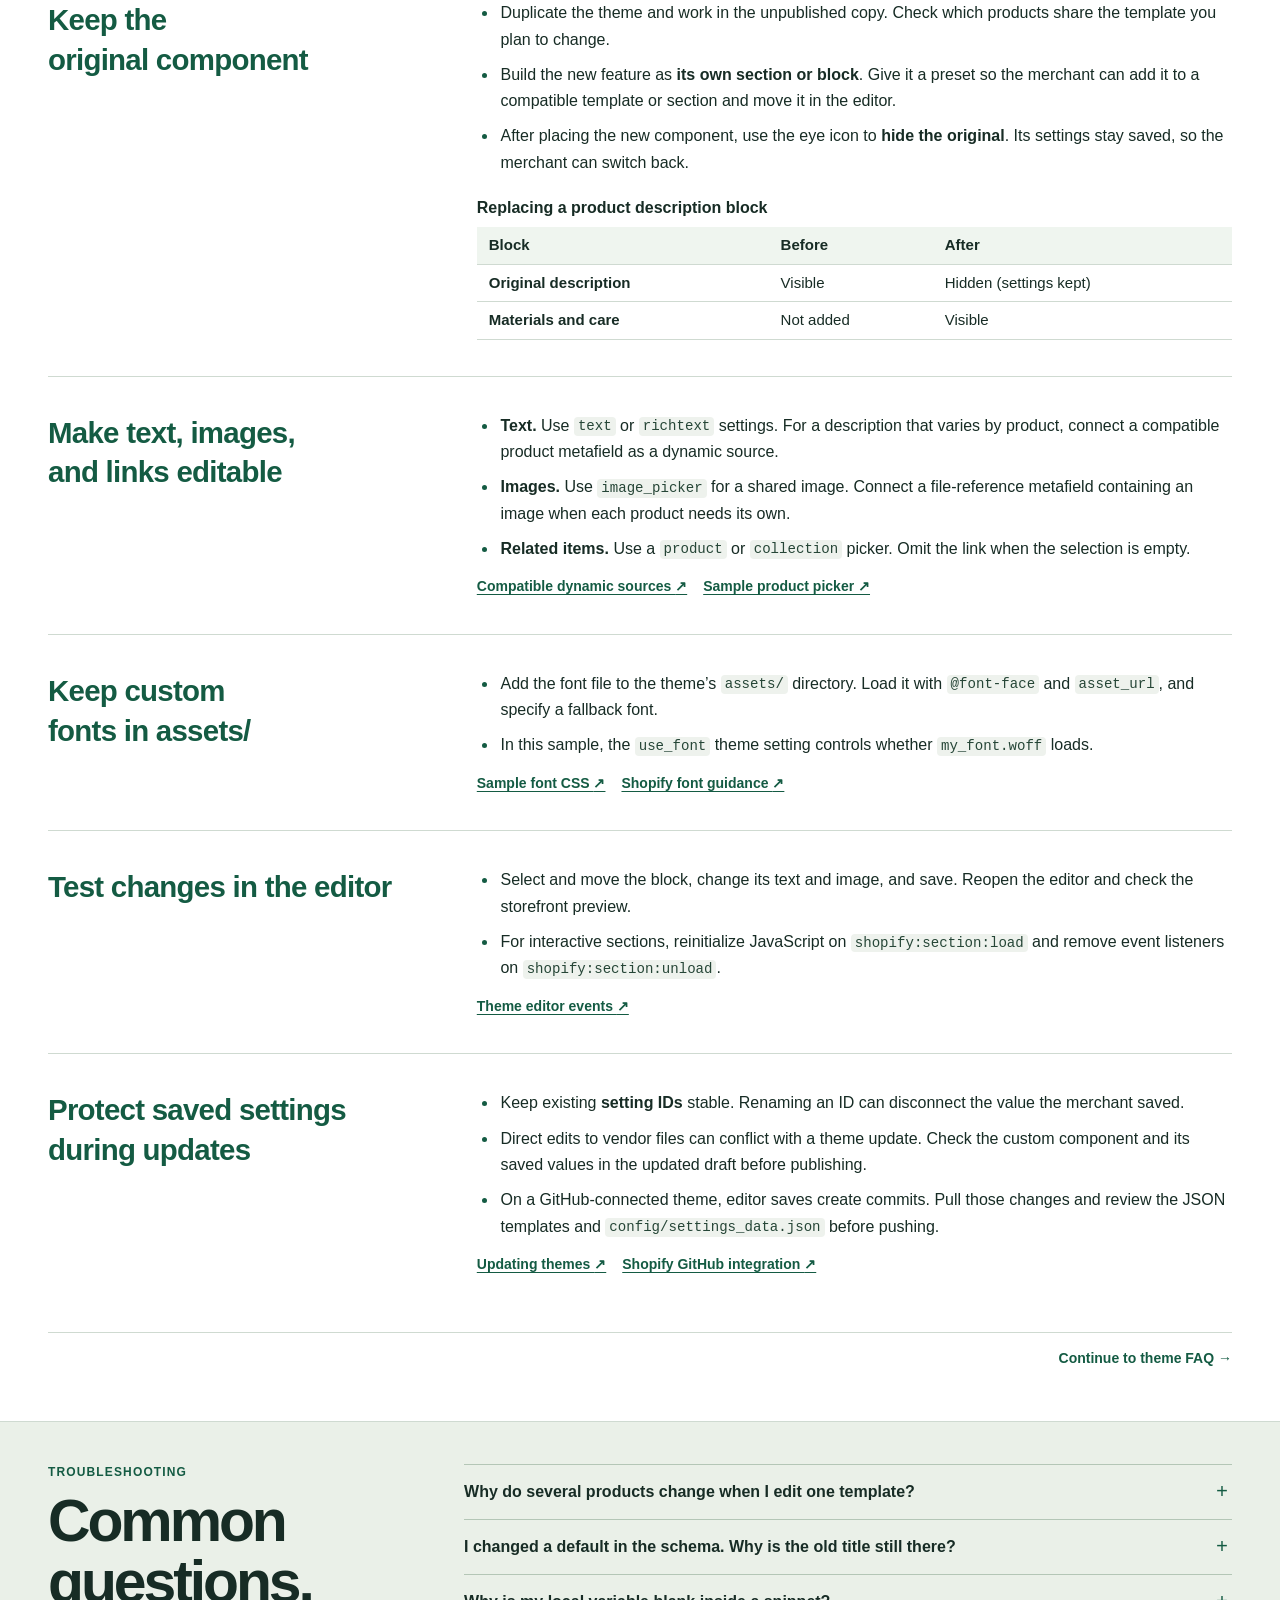
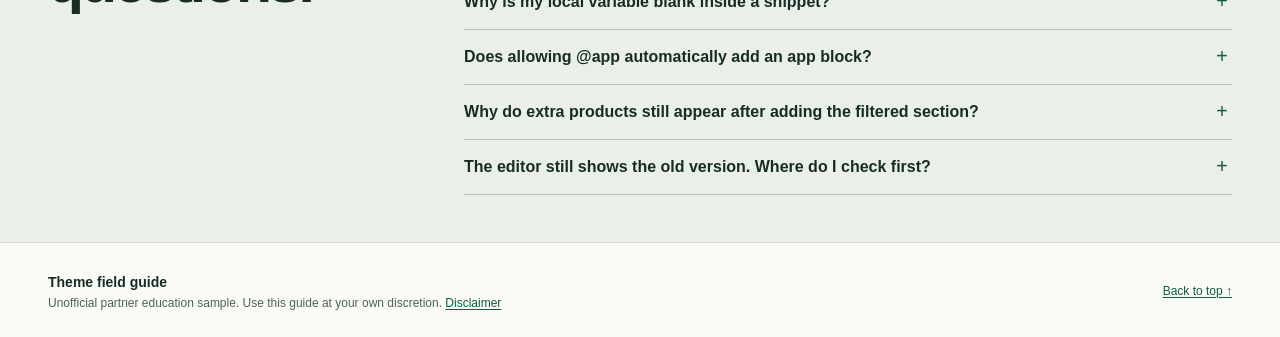
==== commit adc2f5b0: "Revert "Present theme best practices as four partner guidelines" This reverts commit 96a99fbe25287cf" ====
--- a/index.html
+++ b/index.html
@@ -567,27 +567,195 @@
         </div>
       </div>
       <section class="practices" id="best-practices" aria-labelledby="practices-title">
-        <h2 class="wrap" id="practices-title">Best practices</h2>
-        <ul class="wrap practice-points">
-          <li>
-            <strong>Keep the original theme files intact.</strong> Add a new section or block and hide the
-            original in the theme editor. Editing the original file can break saved editor settings or cause
-            conflicts when the theme is updated.
-          </li>
-          <li>
-            <strong>Build customizations as sections or blocks.</strong> Verify that merchants can add, move,
-            and edit them in the online store theme editor and that their saved changes appear on the
-            storefront.
-          </li>
-          <li>
-            <strong>Expose text, referenced data, and images through schema settings.</strong> Connect
-            compatible dynamic sources for values that vary by product so merchants can update content in the
-            theme editor without editing code.
-          </li>
-          <li>
-            <strong>Put custom font files in the theme’s <code>assets/</code> directory.</strong>
-          </li>
-        </ul>
+        <div class="wrap">
+          <h2 id="practices-title">Best practices</h2>
+          <section class="practice-topic">
+            <h3>Keep the original component</h3>
+            <div>
+              <ul class="practice-points">
+                <li>
+                  Duplicate the theme and work in the unpublished copy. Check which products share the
+                  template you plan to change.
+                </li>
+                <li>
+                  Build the new feature as <strong>its own section or block</strong>. Give it a preset so the
+                  merchant can add it to a compatible template or section and move it in the editor.
+                </li>
+                <li>
+                  After placing the new component, use the eye icon to <strong>hide the original</strong>. Its
+                  settings stay saved, so the merchant can switch back.
+                </li>
+              </ul>
+              <table class="practice-example">
+                <caption>
+                  Replacing a product description block
+                </caption>
+                <thead>
+                  <tr>
+                    <th scope="col">Block</th>
+                    <th scope="col">Before</th>
+                    <th scope="col">After</th>
+                  </tr>
+                </thead>
+                <tbody>
+                  <tr>
+                    <th scope="row">Original description</th>
+                    <td>Visible</td>
+                    <td>Hidden (settings kept)</td>
+                  </tr>
+                  <tr>
+                    <th scope="row">Materials and care</th>
+                    <td>Not added</td>
+                    <td>Visible</td>
+                  </tr>
+                </tbody>
+              </table>
+            </div>
+          </section>
+          <section class="practice-topic">
+            <h3>Make text, images, and links editable</h3>
+            <div>
+              <ul class="practice-points">
+                <li>
+                  <strong>Text.</strong> Use <code>text</code> or <code>richtext</code> settings. For a
+                  description that varies by product, connect a compatible product metafield as a dynamic
+                  source.
+                </li>
+                <li>
+                  <strong>Images.</strong> Use <code>image_picker</code> for a shared image. Connect a
+                  file-reference metafield containing an image when each product needs its own.
+                </li>
+                <li>
+                  <strong>Related items.</strong> Use a <code>product</code> or
+                  <code>collection</code> picker. Omit the link when the selection is empty.
+                </li>
+              </ul>
+              <ul class="source-links">
+                <li>
+                  <a
+                    href="https://shopify.dev/docs/storefronts/themes/architecture/settings/dynamic-sources"
+                    target="_blank"
+                    rel="noopener"
+                    aria-describedby="external-link-note"
+                    >Compatible dynamic sources <span aria-hidden="true">↗</span></a
+                  >
+                </li>
+                <li>
+                  <a
+                    href="https://github.com/benzookapi/shopify-barebone-theme-sample/blob/main/blocks/product_card.liquid"
+                    target="_blank"
+                    rel="noopener"
+                    aria-describedby="external-link-note"
+                    >Sample product picker <span aria-hidden="true">↗</span></a
+                  >
+                </li>
+              </ul>
+            </div>
+          </section>
+          <section class="practice-topic">
+            <h3>Keep custom fonts in assets/</h3>
+            <div>
+              <ul class="practice-points">
+                <li>
+                  Add the font file to the theme’s <code>assets/</code> directory. Load it with
+                  <code>@font-face</code> and <code>asset_url</code>, and specify a fallback font.
+                </li>
+                <li>
+                  In this sample, the <code>use_font</code> theme setting controls whether
+                  <code>my_font.woff</code> loads.
+                </li>
+              </ul>
+              <ul class="source-links">
+                <li>
+                  <a
+                    href="https://github.com/benzookapi/shopify-barebone-theme-sample/blob/main/assets/my_font.css.liquid"
+                    target="_blank"
+                    rel="noopener"
+                    aria-describedby="external-link-note"
+                    >Sample font CSS <span aria-hidden="true">↗</span></a
+                  >
+                </li>
+                <li>
+                  <a
+                    href="https://shopify.dev/docs/storefronts/themes/best-practices/performance/self-host-web-fonts"
+                    target="_blank"
+                    rel="noopener"
+                    aria-describedby="external-link-note"
+                    >Shopify font guidance <span aria-hidden="true">↗</span></a
+                  >
+                </li>
+              </ul>
+            </div>
+          </section>
+          <section class="practice-topic">
+            <h3>Test changes in the editor</h3>
+            <div>
+              <ul class="practice-points">
+                <li>
+                  Select and move the block, change its text and image, and save. Reopen the editor and check
+                  the storefront preview.
+                </li>
+                <li>
+                  For interactive sections, reinitialize JavaScript on <code>shopify:section:load</code> and
+                  remove event listeners on <code>shopify:section:unload</code>.
+                </li>
+              </ul>
+              <ul class="source-links">
+                <li>
+                  <a
+                    href="https://shopify.dev/docs/storefronts/themes/best-practices/editor/integrate-sections-and-blocks"
+                    target="_blank"
+                    rel="noopener"
+                    aria-describedby="external-link-note"
+                    >Theme editor events <span aria-hidden="true">↗</span></a
+                  >
+                </li>
+              </ul>
+            </div>
+          </section>
+          <section class="practice-topic">
+            <h3>Protect saved settings during updates</h3>
+            <div>
+              <ul class="practice-points">
+                <li>
+                  Keep existing <strong>setting IDs</strong> stable. Renaming an ID can disconnect the value
+                  the merchant saved.
+                </li>
+                <li>
+                  Direct edits to vendor files can conflict with a theme update. Check the custom component
+                  and its saved values in the updated draft before publishing.
+                </li>
+                <li>
+                  On a GitHub-connected theme, editor saves create commits. Pull those changes and review the
+                  JSON templates and <code>config/settings_data.json</code> before pushing.
+                </li>
+              </ul>
+              <ul class="source-links">
+                <li>
+                  <a
+                    href="https://help.shopify.com/en/manual/online-store/themes/managing-themes/updating-themes"
+                    target="_blank"
+                    rel="noopener"
+                    aria-describedby="external-link-note"
+                    >Updating themes <span aria-hidden="true">↗</span></a
+                  >
+                </li>
+                <li>
+                  <a
+                    href="https://shopify.dev/docs/storefronts/themes/tools/github"
+                    target="_blank"
+                    rel="noopener"
+                    aria-describedby="external-link-note"
+                    >Shopify GitHub integration <span aria-hidden="true">↗</span></a
+                  >
+                </li>
+              </ul>
+            </div>
+          </section>
+          <nav class="pager" aria-label="Best practices">
+            <a class="next" href="#faq">Continue to theme FAQ <span aria-hidden="true">→</span></a>
+          </nav>
+        </div>
       </section>
       <section class="faq-band" id="faq" aria-labelledby="faq-title">
         <div class="wrap faq-grid">
--- a/docs/theme-guide.css
+++ b/docs/theme-guide.css
@@ -182,10 +182,19 @@
   margin-bottom: clamp(20px, 3vw, 36px); font-size: clamp(2.1rem, 8.6vw, 4rem);
   line-height: 1.15; letter-spacing: -.045em;
 }
+.practice-topic { display: grid; grid-template-columns: minmax(0, 1fr) minmax(0, 2fr); gap: clamp(24px, 4vw, 56px); padding-block: clamp(22px, 3vw, 36px); border-top: 1px solid var(--line); }
+.practice-topic h3 { color: var(--green); font-size: clamp(1.45rem, 2.3vw, 2rem); line-height: 1.35; letter-spacing: -.025em; text-wrap: balance; }
+html[lang="ja"] .practice-topic h3 { word-break: keep-all; }
 .practice-points { padding-inline-start: 1.3em; list-style-type: disc; font-size: clamp(1rem, 1.25vw, 1.125rem); line-height: 1.65; }
-.practice-points li { max-width: 52em; padding-inline-start: .18em; }
-.practice-points li + li { margin-top: 1em; }
+.practice-points li { padding-inline-start: .18em; }
+.practice-points li + li { margin-top: .55em; }
 .practice-points li::marker { color: var(--green); }
+.practice-example { margin-top: 20px; width: 100%; border-collapse: collapse; font-size: 15px; line-height: 1.5; text-align: start; }
+.practice-example caption { margin-bottom: 7px; color: var(--ink); text-align: start; font-size: 16px; font-weight: 700; }
+.practice-example th, .practice-example td { padding: 7px 12px; border-block-end: 1px solid var(--line); text-align: start; }
+.practice-example thead { background: var(--soft); }
+.practice-example tbody th { font-weight: 550; }
+.practices .source-links { margin: 14px 0 0; font-size: 14px; }
 .faq-band { background: #eaf0e8; border-block: 1px solid var(--line); }
 .faq-grid { padding-block: 42px 47px; display: grid; gap: 6%; grid-template-columns: minmax(0,.62fr) minmax(0,1.38fr); }
 .faq-grid header h2 { font-size: clamp(38px,4.6vw,61px); line-height: 1.03; letter-spacing: -.052em; margin-top: 10px; }
@@ -218,6 +227,7 @@
   .blueprint { width: 100%; }
   .model { max-width: 390px; }
   .workspace, .faq-grid { grid-template-columns: 1fr; gap: 22px; padding-block: 30px; }
+  .practice-topic { grid-template-columns: 1fr; gap: 12px; }
   .syllabus { position: static; }
   .syllabus ol { display: grid; grid-template-columns: repeat(2,minmax(0,1fr)); gap: 3px 6px; }
   .syllabus a { padding: 6px 7px; gap: 7px; font-size: 13px; }
@@ -228,6 +238,7 @@
   .wrap { width: calc(100% - 32px); }
   .mast-inner { justify-content: space-between; gap: 8px; }
   .top-nav { width: 100%; order: 3; margin: 0; gap: 19px; }
+  .practice-example th, .practice-example td { padding: 6px; }
   .eyebrow { margin-bottom: 14px; }
   .hero h1 { font-size: clamp(44px, 12.6vw, 56px); }
   .intro { font-size: 15px; }
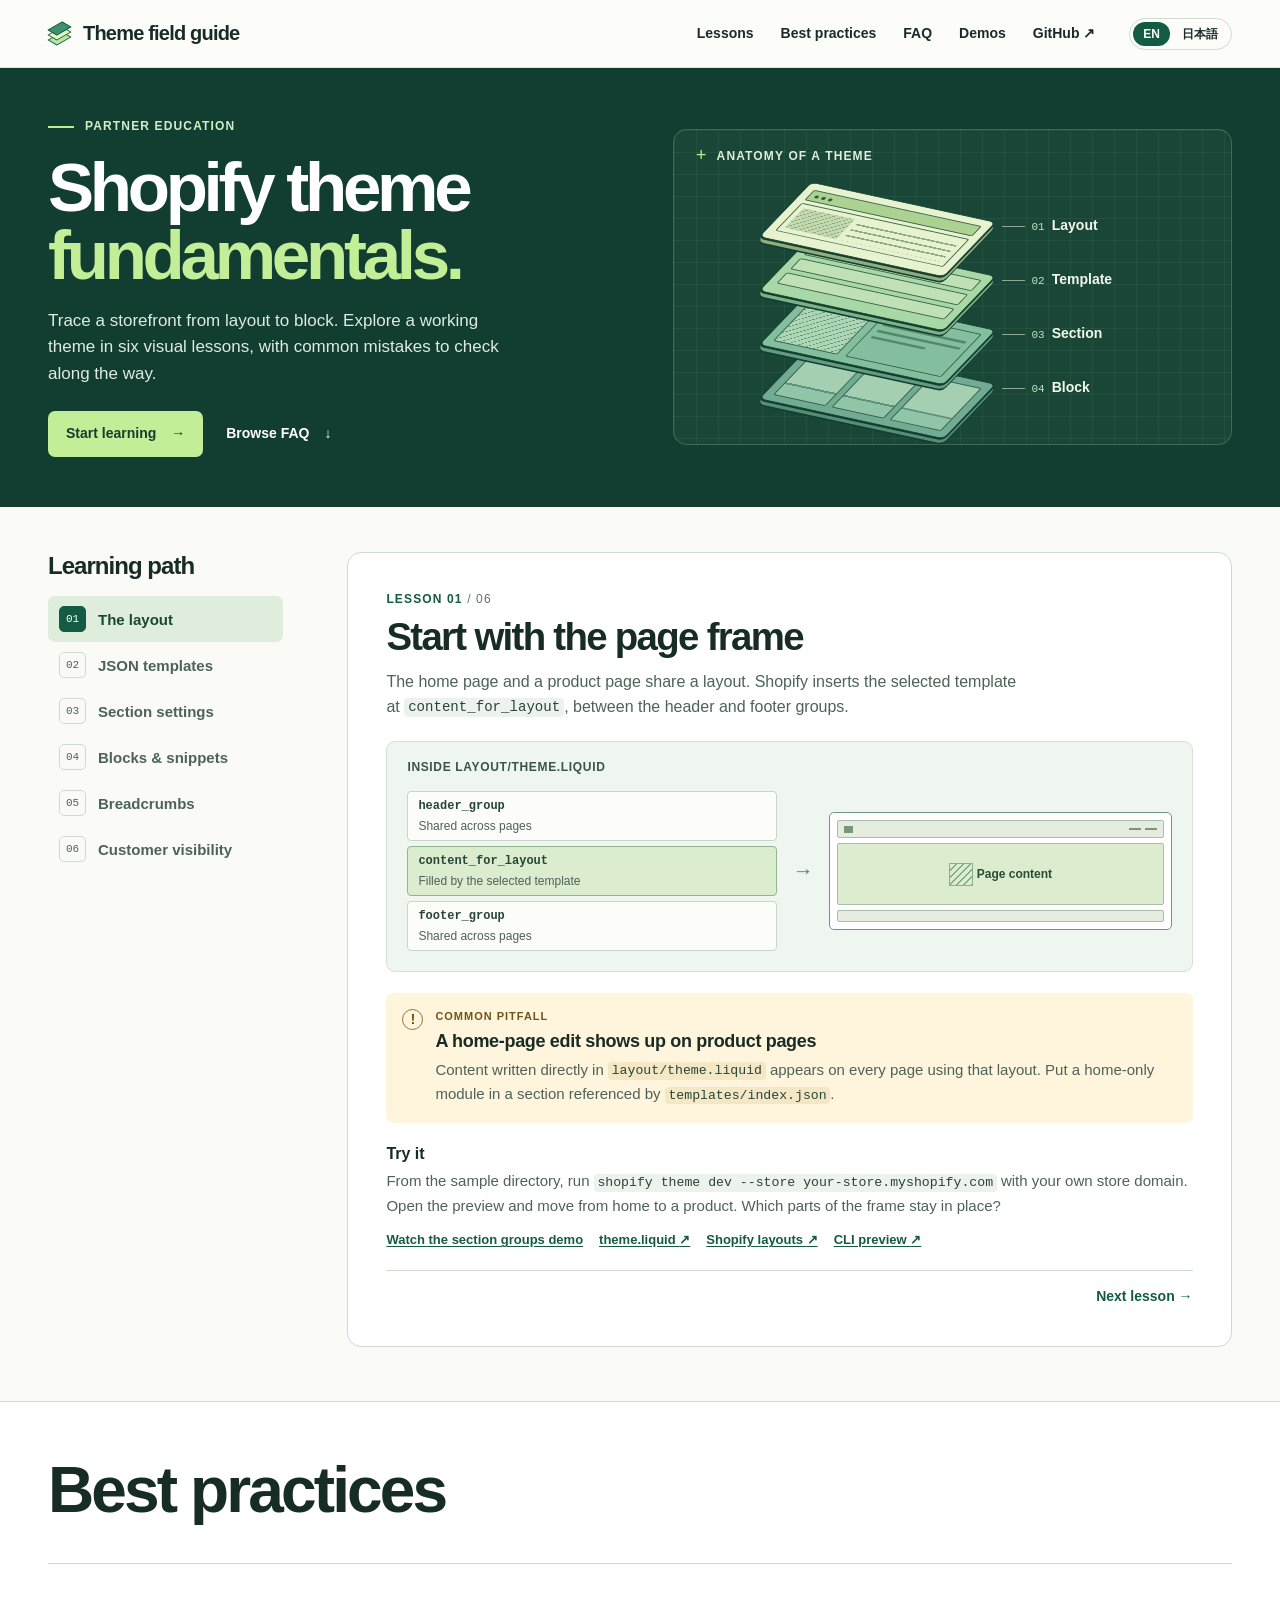
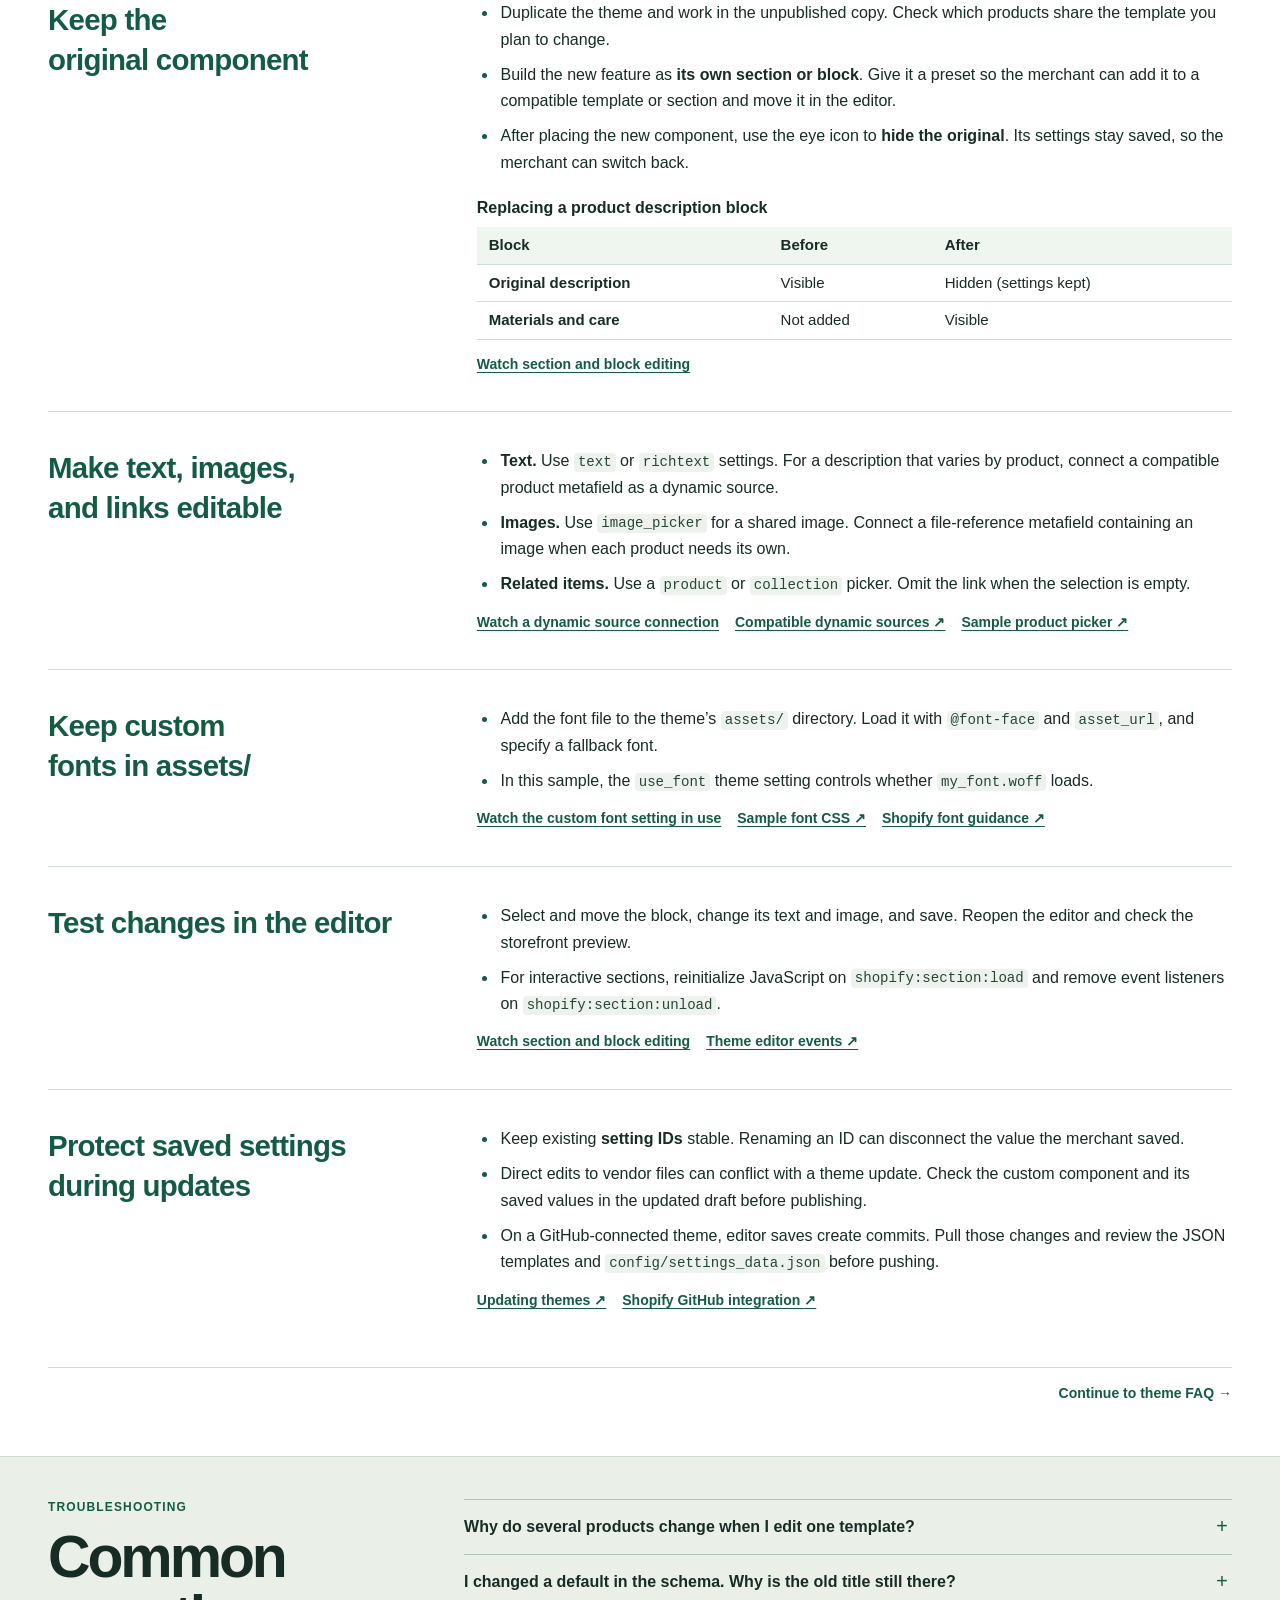
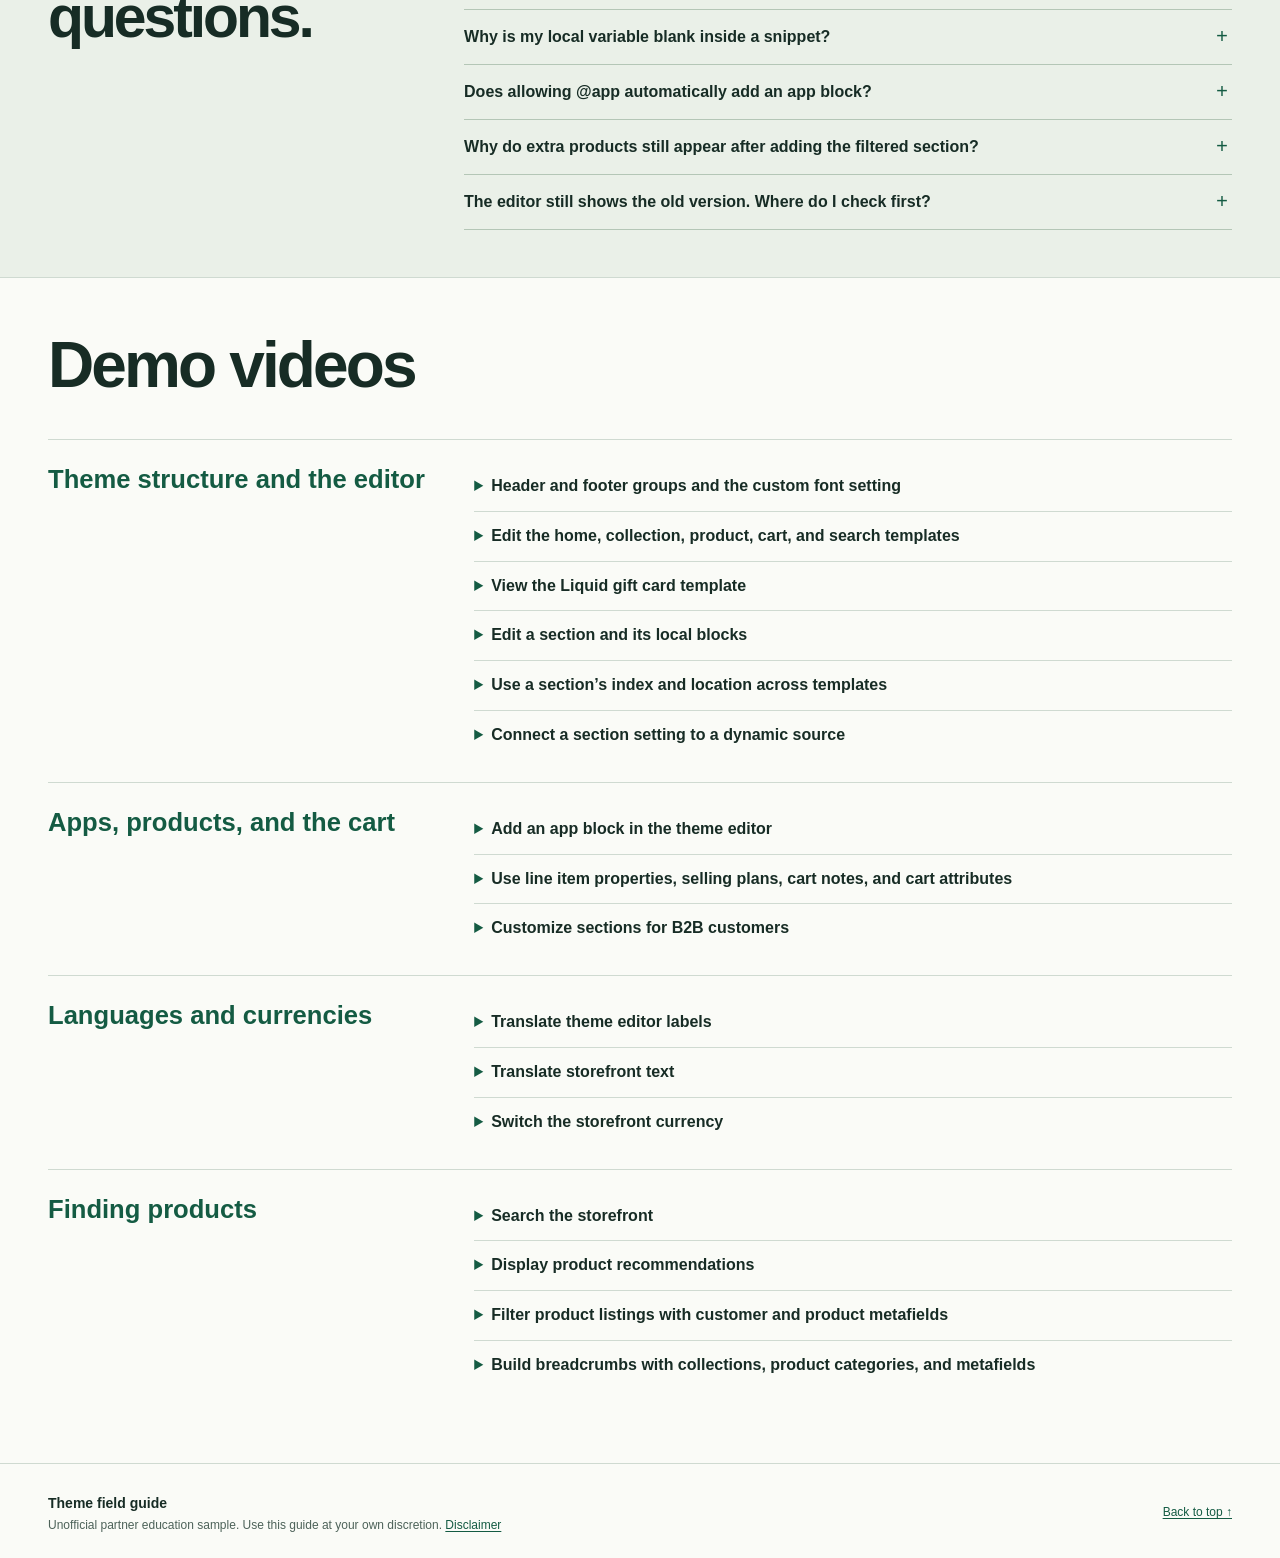
==== commit 0f7d421e: "Embed Wiki demos in the bilingual theme guide" ====
--- a/index.html
+++ b/index.html
@@ -29,6 +29,7 @@
         >
         <nav class="top-nav" aria-label="Guide navigation">
           <a href="#lessons">Lessons</a><a href="#best-practices">Best practices</a><a href="#faq">FAQ</a>
+          <a href="#demos">Demos</a>
           <a
             href="https://github.com/benzookapi/shopify-barebone-theme-sample"
             target="_blank"
@@ -168,6 +169,7 @@
               </p>
             </div>
             <ul class="source-links">
+              <li><a href="#demo-layout">Watch the section groups demo</a></li>
               <li>
                 <a
                   href="https://github.com/benzookapi/shopify-barebone-theme-sample/blob/main/layout/theme.liquid"
@@ -252,6 +254,7 @@
               </p>
             </div>
             <ul class="source-links">
+              <li><a href="#demo-templates">Watch the template editing demo</a></li>
               <li>
                 <a
                   href="https://github.com/benzookapi/shopify-barebone-theme-sample/blob/main/templates/index.json"
@@ -315,6 +318,7 @@
               </p>
             </div>
             <ul class="source-links">
+              <li><a href="#demo-portable-sections">Watch the section placement demo</a></li>
               <li>
                 <a
                   href="https://github.com/benzookapi/shopify-barebone-theme-sample/blob/main/sections/home_theme_blocks.liquid"
@@ -357,6 +361,7 @@
                   <dt>Section block</dt>
                   <dd>
                     <code>my_type_3</code><span>The home section defines and renders its own URL block.</span>
+                    <a href="#demo-section-blocks">Watch the section block demo</a>
                   </dd>
                 </div>
                 <div>
@@ -467,6 +472,7 @@
               </p>
             </div>
             <ul class="source-links">
+              <li><a href="#demo-breadcrumbs">Watch the breadcrumb demo</a></li>
               <li>
                 <a
                   href="https://github.com/benzookapi/shopify-barebone-theme-sample/blob/main/docs/breadcrumbs.md"
@@ -540,6 +546,7 @@
               </p>
             </div>
             <ul class="source-links">
+              <li><a href="#demo-customer-filtering">Watch the product filtering demo</a></li>
               <li>
                 <a
                   href="https://github.com/benzookapi/shopify-barebone-theme-sample/blob/main/docs/customer-filtered-storefront.md"
@@ -610,6 +617,9 @@
                   </tr>
                 </tbody>
               </table>
+              <ul class="source-links">
+                <li><a href="#demo-section-blocks">Watch section and block editing</a></li>
+              </ul>
             </div>
           </section>
           <section class="practice-topic">
@@ -631,6 +641,7 @@
                 </li>
               </ul>
               <ul class="source-links">
+                <li><a href="#demo-dynamic-sources">Watch a dynamic source connection</a></li>
                 <li>
                   <a
                     href="https://shopify.dev/docs/storefronts/themes/architecture/settings/dynamic-sources"
@@ -666,6 +677,7 @@
                 </li>
               </ul>
               <ul class="source-links">
+                <li><a href="#demo-layout">Watch the custom font setting in use</a></li>
                 <li>
                   <a
                     href="https://github.com/benzookapi/shopify-barebone-theme-sample/blob/main/assets/my_font.css.liquid"
@@ -701,6 +713,7 @@
                 </li>
               </ul>
               <ul class="source-links">
+                <li><a href="#demo-section-blocks">Watch section and block editing</a></li>
                 <li>
                   <a
                     href="https://shopify.dev/docs/storefronts/themes/best-practices/editor/integrate-sections-and-blocks"
@@ -780,6 +793,7 @@
                   aria-describedby="external-link-note"
                   >Dynamic sources <span aria-hidden="true">↗</span></a
                 >
+                <a href="#demo-dynamic-sources">Watch the dynamic sources demo</a>
               </div>
             </details>
             <details id="faq-settings">
@@ -797,6 +811,7 @@
                   aria-describedby="external-link-note"
                   >Home template <span aria-hidden="true">↗</span></a
                 >
+                <a href="#demo-templates">Watch template editing in the editor</a>
               </div>
             </details>
             <details id="faq-snippet">
@@ -831,6 +846,7 @@
                   aria-describedby="external-link-note"
                   >App blocks <span aria-hidden="true">↗</span></a
                 >
+                <a href="#demo-app-blocks">Watch the app block demo</a>
               </div>
             </details>
             <details id="faq-listing">
@@ -848,6 +864,7 @@
                   aria-describedby="external-link-note"
                   >Filtered storefront setup <span aria-hidden="true">↗</span></a
                 >
+                <a href="#demo-customer-filtering">Watch the product filtering demo</a>
               </div>
             </details>
             <details id="faq-sync">
@@ -868,6 +885,223 @@
               </div>
             </details>
           </div>
+        </div>
+      </section>
+      <section class="demos" id="demos" aria-labelledby="demos-title">
+        <div class="wrap">
+          <h2 id="demos-title">Demo videos</h2>
+          <section class="demo-group">
+            <h3>Theme structure and the editor</h3>
+            <div>
+              <details id="demo-layout" name="theme-demos">
+                <summary id="demo-layout-title">Header and footer groups and the custom font setting</summary>
+                <video
+                  aria-labelledby="demo-layout-title"
+                  controls playsinline preload="none"
+                  src="https://user-images.githubusercontent.com/899580/268196809-d40586e7-1cd2-42fd-a1c4-33f3fb9add99.mp4"
+                ></video>
+                <a
+                  href="https://github.com/shopify-apac-ts/shopify-barebone-theme-sample/wiki#header--body--footer-parts-with-section-groups-and-theme-global-setting-to-apply-your-local-fonts"
+                  target="_blank" rel="noopener" aria-describedby="external-link-note"
+                  >View this demo on the Wiki <span aria-hidden="true">↗</span></a>
+              </details>
+              <details id="demo-templates" name="theme-demos">
+                <summary id="demo-templates-title">Edit the home, collection, product, cart, and search templates</summary>
+                <video
+                  aria-labelledby="demo-templates-title"
+                  controls playsinline preload="none"
+                  src="https://user-images.githubusercontent.com/899580/268199790-ae6dcca5-8644-4319-b969-776398afea08.mp4"
+                ></video>
+                <a
+                  href="https://github.com/shopify-apac-ts/shopify-barebone-theme-sample/wiki#home-index-collection-product-cart-and-search-page-editing"
+                  target="_blank" rel="noopener" aria-describedby="external-link-note"
+                  >View this demo on the Wiki <span aria-hidden="true">↗</span></a>
+              </details>
+              <details id="demo-gift-card" name="theme-demos">
+                <summary id="demo-gift-card-title">View the Liquid gift card template</summary>
+                <video
+                  aria-labelledby="demo-gift-card-title"
+                  controls playsinline preload="none"
+                  src="https://user-images.githubusercontent.com/899580/268201447-64e8cdf0-f186-4fc8-bf39-b8c9cfb05612.mp4"
+                ></video>
+                <a
+                  href="https://github.com/shopify-apac-ts/shopify-barebone-theme-sample/wiki#gift-card-template-which-is-not-a-json-but-a-liquid-file-separated-from-others"
+                  target="_blank" rel="noopener" aria-describedby="external-link-note"
+                  >View this demo on the Wiki <span aria-hidden="true">↗</span></a>
+              </details>
+              <details id="demo-section-blocks" name="theme-demos">
+                <summary id="demo-section-blocks-title">Edit a section and its local blocks</summary>
+                <video
+                  aria-labelledby="demo-section-blocks-title"
+                  controls playsinline preload="none"
+                  src="https://user-images.githubusercontent.com/899580/268204557-ab13b0dd-3ec0-41be-a190-eff18e04dfb2.mp4"
+                ></video>
+                <a
+                  href="https://github.com/shopify-apac-ts/shopify-barebone-theme-sample/wiki#how-sections-and-section-local-blocks-work"
+                  target="_blank" rel="noopener" aria-describedby="external-link-note"
+                  >View this demo on the Wiki <span aria-hidden="true">↗</span></a>
+              </details>
+              <details id="demo-portable-sections" name="theme-demos">
+                <summary id="demo-portable-sections-title">Use a section’s index and location across templates</summary>
+                <video
+                  aria-labelledby="demo-portable-sections-title"
+                  controls playsinline preload="none"
+                  src="https://user-images.githubusercontent.com/899580/270356872-30af3d88-93b8-4f57-b0a3-a4bb3ca14d9f.mp4"
+                ></video>
+                <a
+                  href="https://github.com/shopify-apac-ts/shopify-barebone-theme-sample/wiki#how-to-create-a-portable-section-with-section-index-and-location"
+                  target="_blank" rel="noopener" aria-describedby="external-link-note"
+                  >View this demo on the Wiki <span aria-hidden="true">↗</span></a>
+              </details>
+              <details id="demo-dynamic-sources" name="theme-demos">
+                <summary id="demo-dynamic-sources-title">Connect a section setting to a dynamic source</summary>
+                <video
+                  aria-labelledby="demo-dynamic-sources-title"
+                  controls playsinline preload="none"
+                  src="https://user-images.githubusercontent.com/899580/268211274-783fc6d9-51eb-43be-b3fe-945ed7f30d70.mp4"
+                ></video>
+                <a
+                  href="https://github.com/shopify-apac-ts/shopify-barebone-theme-sample/wiki#how-section-schema-settings-get-changed-with-dynamic-sources-and-applied-to-the-storefront"
+                  target="_blank" rel="noopener" aria-describedby="external-link-note"
+                  >View this demo on the Wiki <span aria-hidden="true">↗</span></a>
+              </details>
+            </div>
+          </section>
+          <section class="demo-group">
+            <h3>Apps, products, and the cart</h3>
+            <div>
+              <details id="demo-app-blocks" name="theme-demos">
+                <summary id="demo-app-blocks-title">Add an app block in the theme editor</summary>
+                <video
+                  aria-labelledby="demo-app-blocks-title"
+                  controls playsinline preload="none"
+                  src="https://user-images.githubusercontent.com/899580/268217781-3e964914-c78b-4a21-99e2-868cb3e3c735.mp4"
+                ></video>
+                <a
+                  href="https://github.com/shopify-apac-ts/shopify-barebone-theme-sample/wiki#work-with-theme-app-extensions"
+                  target="_blank" rel="noopener" aria-describedby="external-link-note"
+                  >View this demo on the Wiki <span aria-hidden="true">↗</span></a>
+              </details>
+              <details id="demo-cart" name="theme-demos">
+                <summary id="demo-cart-title">Use line item properties, selling plans, cart notes, and cart attributes</summary>
+                <video
+                  aria-labelledby="demo-cart-title"
+                  controls playsinline preload="none"
+                  src="https://user-images.githubusercontent.com/899580/268228509-d46b2fb2-1ad9-4f04-a219-66ff151415df.mp4"
+                ></video>
+                <a
+                  href="https://github.com/shopify-apac-ts/shopify-barebone-theme-sample/wiki#work-with-line-item-properties-selling-plans-cart-notes-and-attributes"
+                  target="_blank" rel="noopener" aria-describedby="external-link-note"
+                  >View this demo on the Wiki <span aria-hidden="true">↗</span></a>
+              </details>
+              <details id="demo-b2b" name="theme-demos">
+                <summary id="demo-b2b-title">Customize sections for B2B customers</summary>
+                <video
+                  aria-labelledby="demo-b2b-title"
+                  controls playsinline preload="none"
+                  src="https://user-images.githubusercontent.com/899580/268231898-db67153e-ab58-4173-ac82-3dc997611ab2.mp4"
+                ></video>
+                <a
+                  href="https://github.com/shopify-apac-ts/shopify-barebone-theme-sample/wiki#work-with-store-contextualization-for-b2b"
+                  target="_blank" rel="noopener" aria-describedby="external-link-note"
+                  >View this demo on the Wiki <span aria-hidden="true">↗</span></a>
+              </details>
+            </div>
+          </section>
+          <section class="demo-group">
+            <h3>Languages and currencies</h3>
+            <div>
+              <details id="demo-editor-language" name="theme-demos">
+                <summary id="demo-editor-language-title">Translate theme editor labels</summary>
+                <video
+                  aria-labelledby="demo-editor-language-title"
+                  controls playsinline preload="none"
+                  src="https://user-images.githubusercontent.com/899580/268477363-7d934318-9f51-41af-b1ca-0926e35a0a8d.mp4"
+                ></video>
+                <a
+                  href="https://github.com/shopify-apac-ts/shopify-barebone-theme-sample/wiki#theme-editor-localization"
+                  target="_blank" rel="noopener" aria-describedby="external-link-note"
+                  >View this demo on the Wiki <span aria-hidden="true">↗</span></a>
+              </details>
+              <details id="demo-storefront-language" name="theme-demos">
+                <summary id="demo-storefront-language-title">Translate storefront text</summary>
+                <video
+                  aria-labelledby="demo-storefront-language-title"
+                  controls playsinline preload="none"
+                  src="https://user-images.githubusercontent.com/899580/268477545-f73eeada-be6a-4ce5-8892-7166e0f3bbb9.mp4"
+                ></video>
+                <a
+                  href="https://github.com/shopify-apac-ts/shopify-barebone-theme-sample/wiki#storefront-localization"
+                  target="_blank" rel="noopener" aria-describedby="external-link-note"
+                  >View this demo on the Wiki <span aria-hidden="true">↗</span></a>
+              </details>
+              <details id="demo-currency" name="theme-demos">
+                <summary id="demo-currency-title">Switch the storefront currency</summary>
+                <video
+                  aria-labelledby="demo-currency-title"
+                  controls playsinline preload="none"
+                  src="https://user-images.githubusercontent.com/899580/268477696-0519a47a-d565-472b-94e0-734414c20d38.mp4"
+                ></video>
+                <a
+                  href="https://github.com/shopify-apac-ts/shopify-barebone-theme-sample/wiki#currency-change"
+                  target="_blank" rel="noopener" aria-describedby="external-link-note"
+                  >View this demo on the Wiki <span aria-hidden="true">↗</span></a>
+              </details>
+            </div>
+          </section>
+          <section class="demo-group">
+            <h3>Finding products</h3>
+            <div>
+              <details id="demo-search" name="theme-demos">
+                <summary id="demo-search-title">Search the storefront</summary>
+                <video
+                  aria-labelledby="demo-search-title"
+                  controls playsinline preload="none"
+                  src="https://user-images.githubusercontent.com/899580/268477921-5cd65a8b-05b5-4faa-8b3a-148fe4a8d62f.mp4"
+                ></video>
+                <a
+                  href="https://github.com/shopify-apac-ts/shopify-barebone-theme-sample/wiki#storefront-search"
+                  target="_blank" rel="noopener" aria-describedby="external-link-note"
+                  >View this demo on the Wiki <span aria-hidden="true">↗</span></a>
+              </details>
+              <details id="demo-recommendations" name="theme-demos">
+                <summary id="demo-recommendations-title">Display product recommendations</summary>
+                <video
+                  aria-labelledby="demo-recommendations-title"
+                  controls playsinline preload="none"
+                  src="https://user-images.githubusercontent.com/899580/268478090-a213f618-787b-4f01-9f32-3246725d28be.mp4"
+                ></video>
+                <a
+                  href="https://github.com/shopify-apac-ts/shopify-barebone-theme-sample/wiki#product-recommendation"
+                  target="_blank" rel="noopener" aria-describedby="external-link-note"
+                  >View this demo on the Wiki <span aria-hidden="true">↗</span></a>
+              </details>
+              <details id="demo-customer-filtering" name="theme-demos">
+                <summary id="demo-customer-filtering-title">Filter product listings with customer and product metafields</summary>
+                <video
+                  aria-labelledby="demo-customer-filtering-title"
+                  controls playsinline preload="none"
+                  src="https://github.com/user-attachments/assets/7b5f8c67-ead2-47ff-83d9-fd132f1f96f7"
+                ></video>
+                <a
+                  href="https://github.com/shopify-apac-ts/shopify-barebone-theme-sample/wiki#customer-specific-product-filtering-with-metafields-member-only-storefront"
+                  target="_blank" rel="noopener" aria-describedby="external-link-note"
+                  >View this demo on the Wiki <span aria-hidden="true">↗</span></a>
+              </details>
+              <details id="demo-breadcrumbs" name="theme-demos">
+                <summary id="demo-breadcrumbs-title">Build breadcrumbs with collections, product categories, and metafields</summary>
+                <video
+                  aria-labelledby="demo-breadcrumbs-title"
+                  controls playsinline preload="none"
+                  src="https://github.com/user-attachments/assets/d0950720-6bdf-42c1-b5e2-683ed9552cf5"
+                ></video>
+                <a
+                  href="https://github.com/shopify-apac-ts/shopify-barebone-theme-sample/wiki#breadcrumb-menu-with-collections-product-categories-and-metafields"
+                  target="_blank" rel="noopener" aria-describedby="external-link-note"
+                  >View this demo on the Wiki <span aria-hidden="true">↗</span></a>
+              </details>
+            </div>
+          </section>
         </div>
       </section>
     </main>
--- a/docs/theme-guide.css
+++ b/docs/theme-guide.css
@@ -178,7 +178,7 @@
 .pager a:hover { text-decoration: underline; }
 .pager .next { margin-left: auto; }
 .practices { padding-block: clamp(32px, 4vw, 60px); border-top: 1px solid var(--line); background: white; scroll-margin-top: 14px; }
-.practices h2 {
+.practices h2, .demos h2 {
   margin-bottom: clamp(20px, 3vw, 36px); font-size: clamp(2.1rem, 8.6vw, 4rem);
   line-height: 1.15; letter-spacing: -.045em;
 }
@@ -207,6 +207,15 @@
 .questions details[open] summary::after { content: "−"; }
 .questions details > div { padding: 0 24px 17px 0; font-size: 15px; }
 .questions details a { display: inline-block; margin-top: 8px; font-size: 13px; font-weight: 650; }
+.questions details a + a { margin-inline-start: 1em; }
+.demos { padding-block: clamp(32px, 4vw, 60px); border-bottom: 1px solid var(--line); scroll-margin-top: 18px; }
+.demo-group { display: grid; grid-template-columns: minmax(0, 1fr) minmax(0, 2fr); gap: 4%; padding-block: 22px; border-top: 1px solid var(--line); }
+.demo-group h3 { color: var(--green); font-size: clamp(1.25rem, 2vw, 1.65rem); line-height: 1.35; }
+.demo-group details + details { border-top: 1px solid var(--line); }
+.demo-group summary { padding-block: 12px; cursor: pointer; font-weight: 650; }
+.demo-group summary::marker { color: var(--green); }
+.demo-group video { display: block; width: 100%; aspect-ratio: 16 / 9; background: #101815; border-radius: 6px; }
+.demo-group details a { display: inline-block; margin-block: 10px 16px; font-size: 14px; }
 .site-footer { display: flex; gap: 20px; align-items: center; justify-content: space-between; padding-block: 27px; color: var(--muted); }
 .site-footer strong { font-size: 14px; color: var(--ink); }
 .site-footer p, .site-footer > a { font-size: 12px; }
@@ -228,6 +237,7 @@
   .model { max-width: 390px; }
   .workspace, .faq-grid { grid-template-columns: 1fr; gap: 22px; padding-block: 30px; }
   .practice-topic { grid-template-columns: 1fr; gap: 12px; }
+  .demo-group { grid-template-columns: 1fr; gap: 8px; }
   .syllabus { position: static; }
   .syllabus ol { display: grid; grid-template-columns: repeat(2,minmax(0,1fr)); gap: 3px 6px; }
   .syllabus a { padding: 6px 7px; gap: 7px; font-size: 13px; }
@@ -237,7 +247,7 @@
 @media (max-width: 510px) {
   .wrap { width: calc(100% - 32px); }
   .mast-inner { justify-content: space-between; gap: 8px; }
-  .top-nav { width: 100%; order: 3; margin: 0; gap: 19px; }
+  .top-nav { width: 100%; order: 3; margin: 0; flex-wrap: wrap; gap: 6px 15px; }
   .practice-example th, .practice-example td { padding: 6px; }
   .eyebrow { margin-bottom: 14px; }
   .hero h1 { font-size: clamp(44px, 12.6vw, 56px); }
